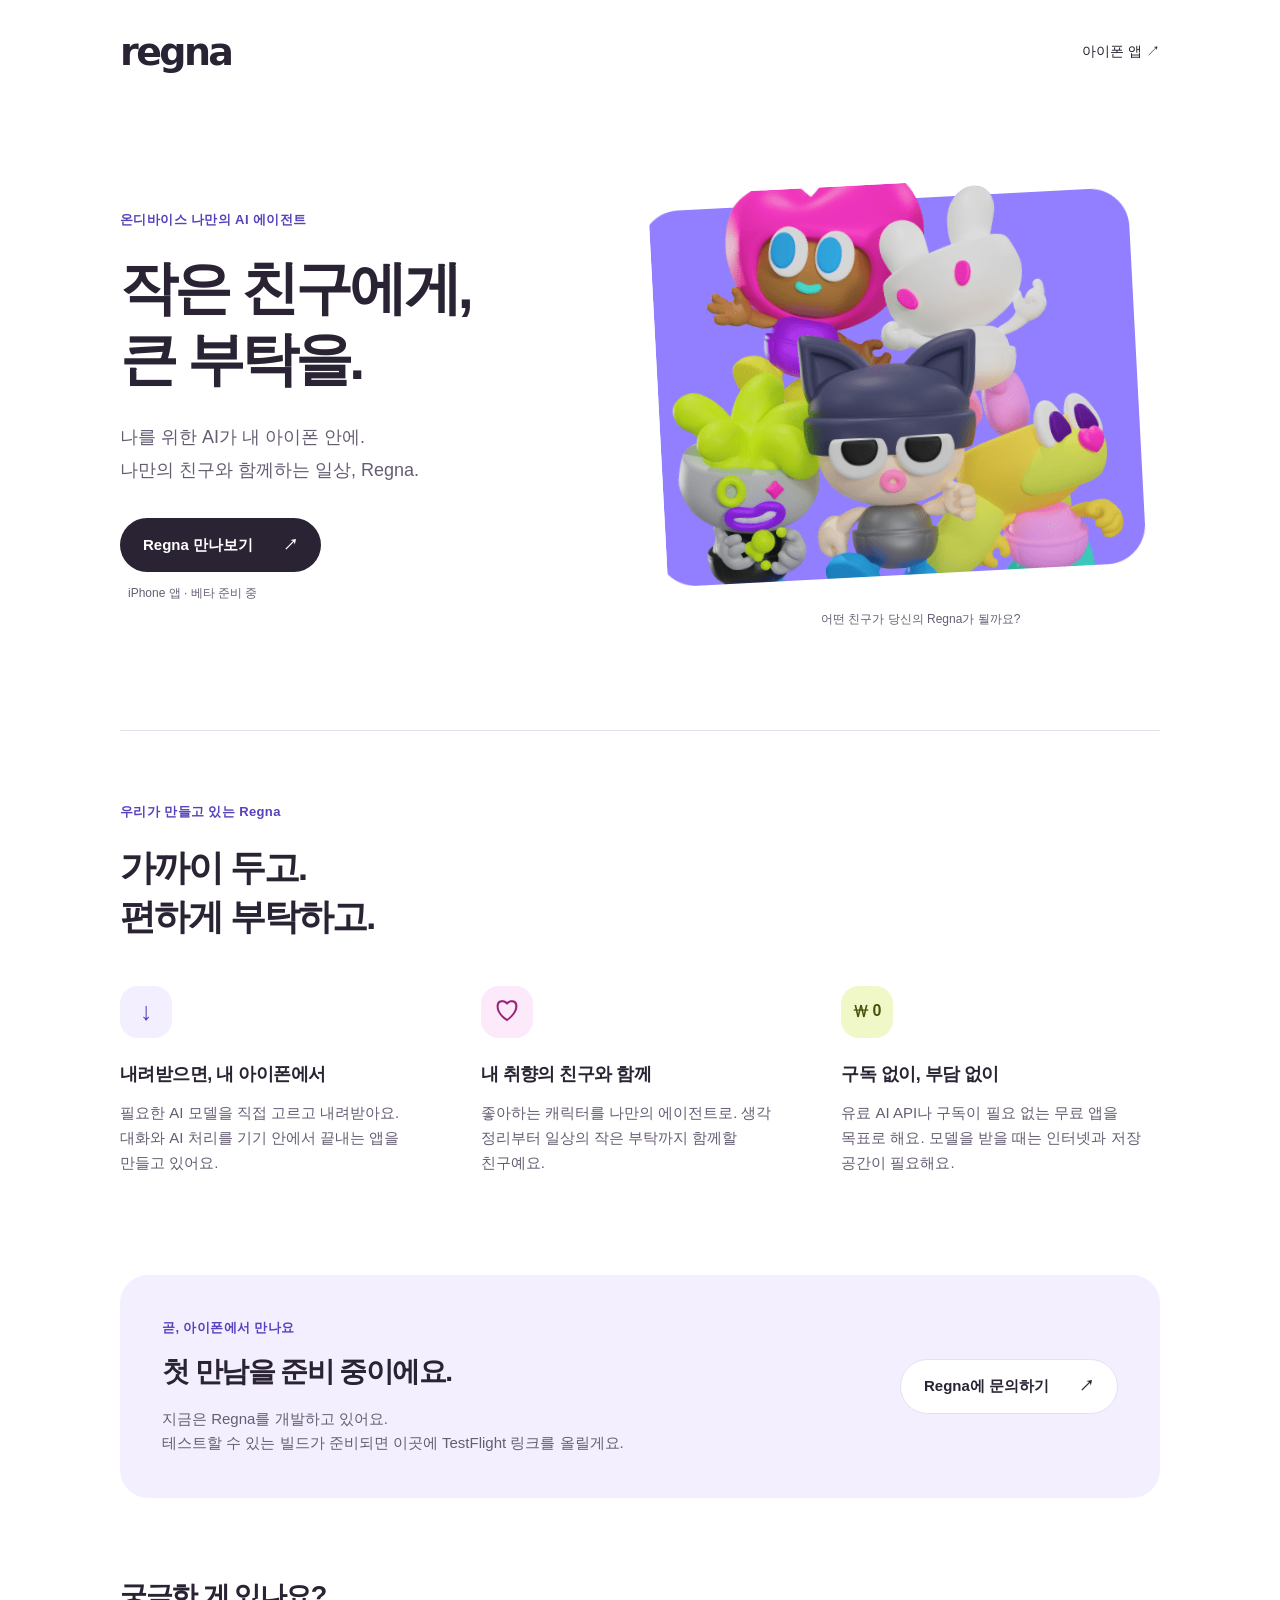
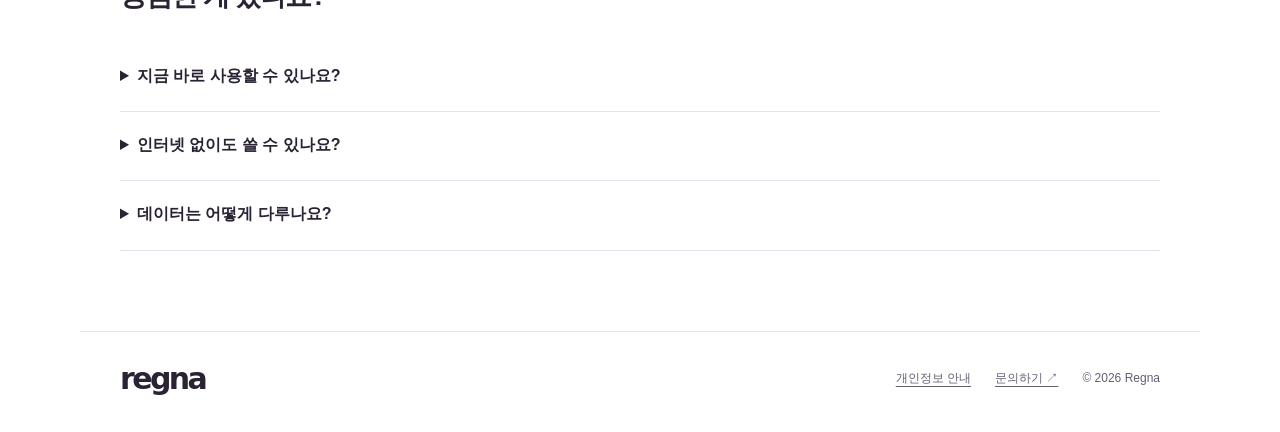
==== index.html @ 85267916 "Rename product and website to Regna" ====
<!doctype html>
<html lang="ko">
<head>
<meta charset="utf-8"><meta name="viewport" content="width=device-width, initial-scale=1">
<title>Regna(레그나) — 온디바이스 나만의 AI 에이전트</title>
<meta name="description" content="내 아이폰에 사는 나만의 AI 친구, Regna(레그나). 모델을 내려받아 기기에서 사용하는 무료 AI 에이전트를 만들고 있어요.">
<meta name="theme-color" content="#8f7cff">
<meta property="og:title" content="Regna — 내 아이폰에 사는 AI 친구">
<meta property="og:description" content="작은 친구에게, 큰 부탁을. 온디바이스 AI 에이전트 Regna를 만나보세요.">
<meta property="og:image" content="https://amamov.github.io/regna-site/assets/characters.png">
<link rel="icon" href="favicon.svg" type="image/svg+xml"><link rel="stylesheet" href="style.css">
</head>
<body>
<a class="skip" href="#main">본문으로 이동</a>
<header class="nav"><a class="wordmark" href="./" aria-label="Regna 홈">regna</a><a class="nav-link" href="#beta">아이폰 앱 <span aria-hidden="true">↗</span></a></header>
<main id="main">
<section class="hero" aria-labelledby="title">
<div class="intro"><p class="eyebrow">온디바이스 나만의 AI 에이전트</p><h1 id="title">작은 친구에게,<br>큰 부탁을.</h1><p class="lead">나를 위한 AI가 내 아이폰 안에.<br>나만의 친구와 함께하는 일상, Regna.</p><a class="button" href="#beta">Regna 만나보기 <span aria-hidden="true">↗</span></a><p class="caption">iPhone 앱 · 베타 준비 중</p></div>
<figure class="cast"><img src="assets/characters.png" width="512" height="418" alt="분홍색 후드를 쓴 친구, 하얀 토끼, 고양이 모자 친구, 초록 머리 로봇, 노란 친구가 함께 있는 Regna 캐릭터들"><figcaption>어떤 친구가 당신의 Regna가 될까요?</figcaption></figure>
</section>
<section class="manifesto" aria-labelledby="concept"><p class="eyebrow">우리가 만들고 있는 Regna</p><h2 id="concept">가까이 두고.<br>편하게 부탁하고.</h2><div class="principles"><article><span class="symbol" aria-hidden="true">↓</span><h3>내려받으면, 내 아이폰에서</h3><p>필요한 AI 모델을 직접 고르고 내려받아요. 대화와 AI 처리를 기기 안에서 끝내는 앱을 만들고 있어요.</p></article><article><span class="symbol" aria-hidden="true">♡</span><h3>내 취향의 친구와 함께</h3><p>좋아하는 캐릭터를 나만의 에이전트로. 생각 정리부터 일상의 작은 부탁까지 함께할 친구예요.</p></article><article><span class="symbol" aria-hidden="true">₩ 0</span><h3>구독 없이, 부담 없이</h3><p>유료 AI API나 구독이 필요 없는 무료 앱을 목표로 해요. 모델을 받을 때는 인터넷과 저장 공간이 필요해요.</p></article></div></section>
<section id="beta" class="beta" aria-labelledby="beta-title"><div><p class="eyebrow">곧, 아이폰에서 만나요</p><h2 id="beta-title">첫 만남을 준비 중이에요.</h2><p>지금은 Regna를 개발하고 있어요.<br>테스트할 수 있는 빌드가 준비되면 이곳에 TestFlight 링크를 올릴게요.</p></div><a class="button secondary" href="mailto:amamov@kakao.com">Regna에 문의하기 <span aria-hidden="true">↗</span></a></section>
<section class="faq" aria-labelledby="faq-title"><h2 id="faq-title">궁금한 게 있나요?</h2><details><summary>지금 바로 사용할 수 있나요?</summary><p>아직은 개발 중이에요. TestFlight 배포와 실제 기기 테스트가 끝난 뒤 설치 링크와 지원 기기를 안내할게요.</p></details><details><summary>인터넷 없이도 쓸 수 있나요?</summary><p>모델 다운로드 후 AI 대화를 기기에서 처리하는 방식으로 개발하고 있어요. 모델을 내려받거나 외부 웹사이트를 여는 작업에는 인터넷이 필요해요. 지원 범위는 출시할 때 정확히 안내할게요.</p></details><details><summary>데이터는 어떻게 다루나요?</summary><p>대화와 기억을 기기에 보관하고 AI 추론을 로컬에서 수행하는 것이 설계 원칙이에요. 앱의 실제 데이터 처리와 권한은 베타 출시 전에 개인정보 안내에 반영할게요. 이 웹사이트에는 로그인, 광고, 분석 도구가 없어요.</p></details></section>
</main>
<footer><a class="wordmark" href="./">regna</a><div><a href="privacy.html">개인정보 안내</a><a href="mailto:amamov@kakao.com">문의하기 ↗</a><span>© 2026 Regna</span></div></footer>
</body></html>
---- style.css ----
:root{--ink:#292333;--muted:#665d73;--paper:#fff;--purple:#8f7cff;--deep:#5940bc;--lavender:#f3efff;--line:#e6e0ee;--pink:#ec39ba;--lime:#d3eb35;color-scheme:light;font-family:-apple-system,BlinkMacSystemFont,"Apple SD Gothic Neo","Noto Sans KR",sans-serif}*{box-sizing:border-box}html{scroll-behavior:smooth;scroll-padding-top:24px}body{margin:0;background:var(--paper);color:var(--ink);word-break:keep-all;line-height:1.65}a{color:inherit;text-underline-offset:4px}a:focus-visible,summary:focus-visible{outline:3px solid var(--deep);outline-offset:6px}.nav,main,footer{max-width:1120px;margin:auto;padding-left:40px;padding-right:40px}.nav{display:flex;align-items:center;justify-content:space-between;padding-top:28px;padding-bottom:28px}.wordmark{font-family:"Arial Rounded MT Bold",ui-rounded,system-ui,sans-serif;font-size:38px;font-weight:900;letter-spacing:-2.6px;line-height:1;text-decoration:none}.wordmark span{font:500 12px/1 system-ui;vertical-align:top;margin-left:5px;letter-spacing:0}.nav-link{font-size:14px;text-decoration:none;padding:12px 0}.hero{display:grid;grid-template-columns:1fr 1fr;align-items:center;gap:38px;padding:80px 0 100px}.eyebrow{font-size:13px;font-weight:700;color:var(--deep);letter-spacing:.03em;margin:0 0 22px}h1{font-size:clamp(38px,4.5vw,60px);line-height:1.24;letter-spacing:-.065em;margin:0 0 26px;font-weight:800}p{margin:0 0 20px}.lead{font-size:18px;color:var(--muted);line-height:1.8;margin-bottom:32px}.button{display:inline-flex;align-items:center;justify-content:center;gap:30px;min-height:54px;background:var(--ink);color:white;padding:14px 23px;border-radius:999px;font-size:15px;font-weight:600;text-decoration:none;transition:transform .2s,background .2s}.button:hover{background:var(--deep);transform:translateY(-2px)}.caption{font-size:12px;color:var(--muted);margin:12px 0 0 8px}.cast{margin:0;transform:rotate(-3deg)}.cast img{width:100%;height:auto;display:block;border-radius:32px}.cast figcaption{font-size:12px;text-align:center;color:var(--muted);margin-top:18px;transform:rotate(3deg)}.manifesto{border-top:1px solid var(--line);padding:70px 0 80px}h2{font-size:36px;letter-spacing:-.055em;line-height:1.35;margin:0 0 34px}.principles{display:grid;grid-template-columns:repeat(3,1fr);gap:42px;margin-top:44px}.symbol{display:inline-flex;align-items:center;justify-content:center;font-size:25px;font-weight:700;min-width:52px;height:52px;border-radius:18px;background:var(--lavender);color:var(--deep);margin-bottom:22px}.principles article:nth-child(2) .symbol{background:#fceafa;color:#9b2278}.principles article:nth-child(3) .symbol{background:#f0f8c7;color:#45550c;font-size:16px}h3{font-size:18px;margin:0 0 12px;letter-spacing:-.03em}.principles p,.faq p{font-size:15px;color:var(--muted)}.beta{background:var(--lavender);border-radius:28px;padding:42px;display:flex;align-items:center;justify-content:space-between;gap:32px}.beta .eyebrow{margin-bottom:14px}.beta h2{font-size:28px;margin-bottom:16px}.beta p:last-child{font-size:15px;color:var(--muted);margin-bottom:0}.secondary{flex-shrink:0;background:white;color:var(--ink);border:1px solid var(--line)}.secondary:hover{background:white}.faq{padding:80px 0}.faq h2{font-size:27px;margin-bottom:28px}details{border-bottom:1px solid var(--line);padding:0 0 2px}summary{cursor:pointer;padding:20px 0;font-size:16px;font-weight:600}details p{max-width:800px;margin:0 0 24px}footer{border-top:1px solid var(--line);display:flex;justify-content:space-between;align-items:center;padding-top:32px;padding-bottom:38px}footer .wordmark{font-size:30px}footer div{display:flex;gap:24px;font-size:12px;color:var(--muted)}.skip{position:absolute;left:20px;top:-100px;background:var(--ink);color:white;padding:12px;z-index:10}.skip:focus{top:10px}.legal{max-width:760px;padding-top:64px;padding-bottom:80px}.legal h1{font-size:36px}.legal h2{font-size:22px;margin-top:38px;margin-bottom:14px}.legal p{font-size:16px;color:var(--muted)}@media(max-width:760px){.nav,main,footer{padding-left:24px;padding-right:24px}.hero{grid-template-columns:1fr;padding:42px 0 60px;gap:44px}.intro{text-align:center}.hero h1{font-size:44px}.cast{width:min(100%,430px);margin:auto;transform:rotate(-2deg)}.cast figcaption{transform:rotate(2deg)}.principles{grid-template-columns:1fr;gap:22px}.principles article{display:grid;grid-template-columns:52px 1fr;column-gap:18px}.principles .symbol{grid-row:1/3}.principles p{grid-column:2;margin:0}.principles h3{margin-top:4px}.manifesto{padding:48px 0}.manifesto h2{font-size:32px}.beta{flex-direction:column;align-items:flex-start;padding:28px}.beta h2{font-size:26px}.faq{padding:54px 0}footer{align-items:flex-start;gap:28px}footer div{flex-wrap:wrap;gap:12px 20px;justify-content:flex-end}.legal{padding-top:36px}}@media(prefers-reduced-motion:reduce){html{scroll-behavior:auto}.button{transition:none}.button:hover{transform:none}}
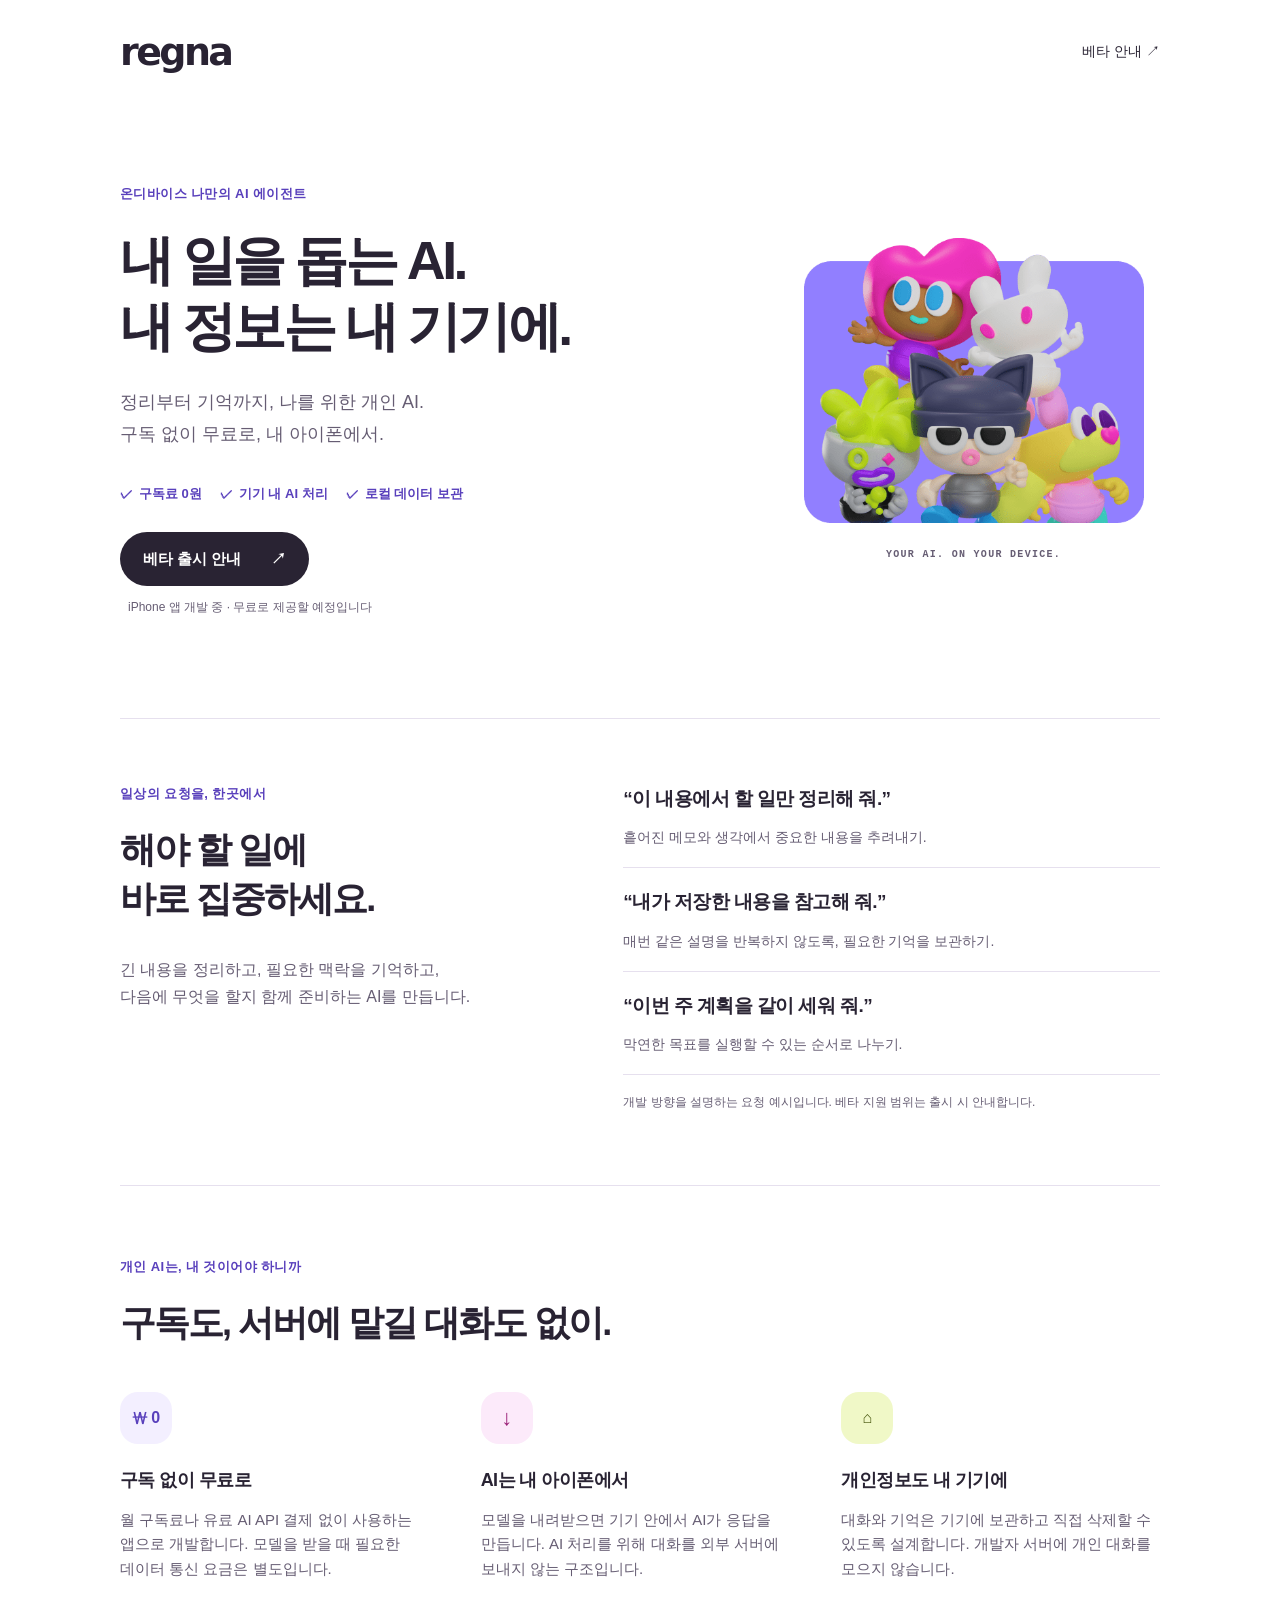
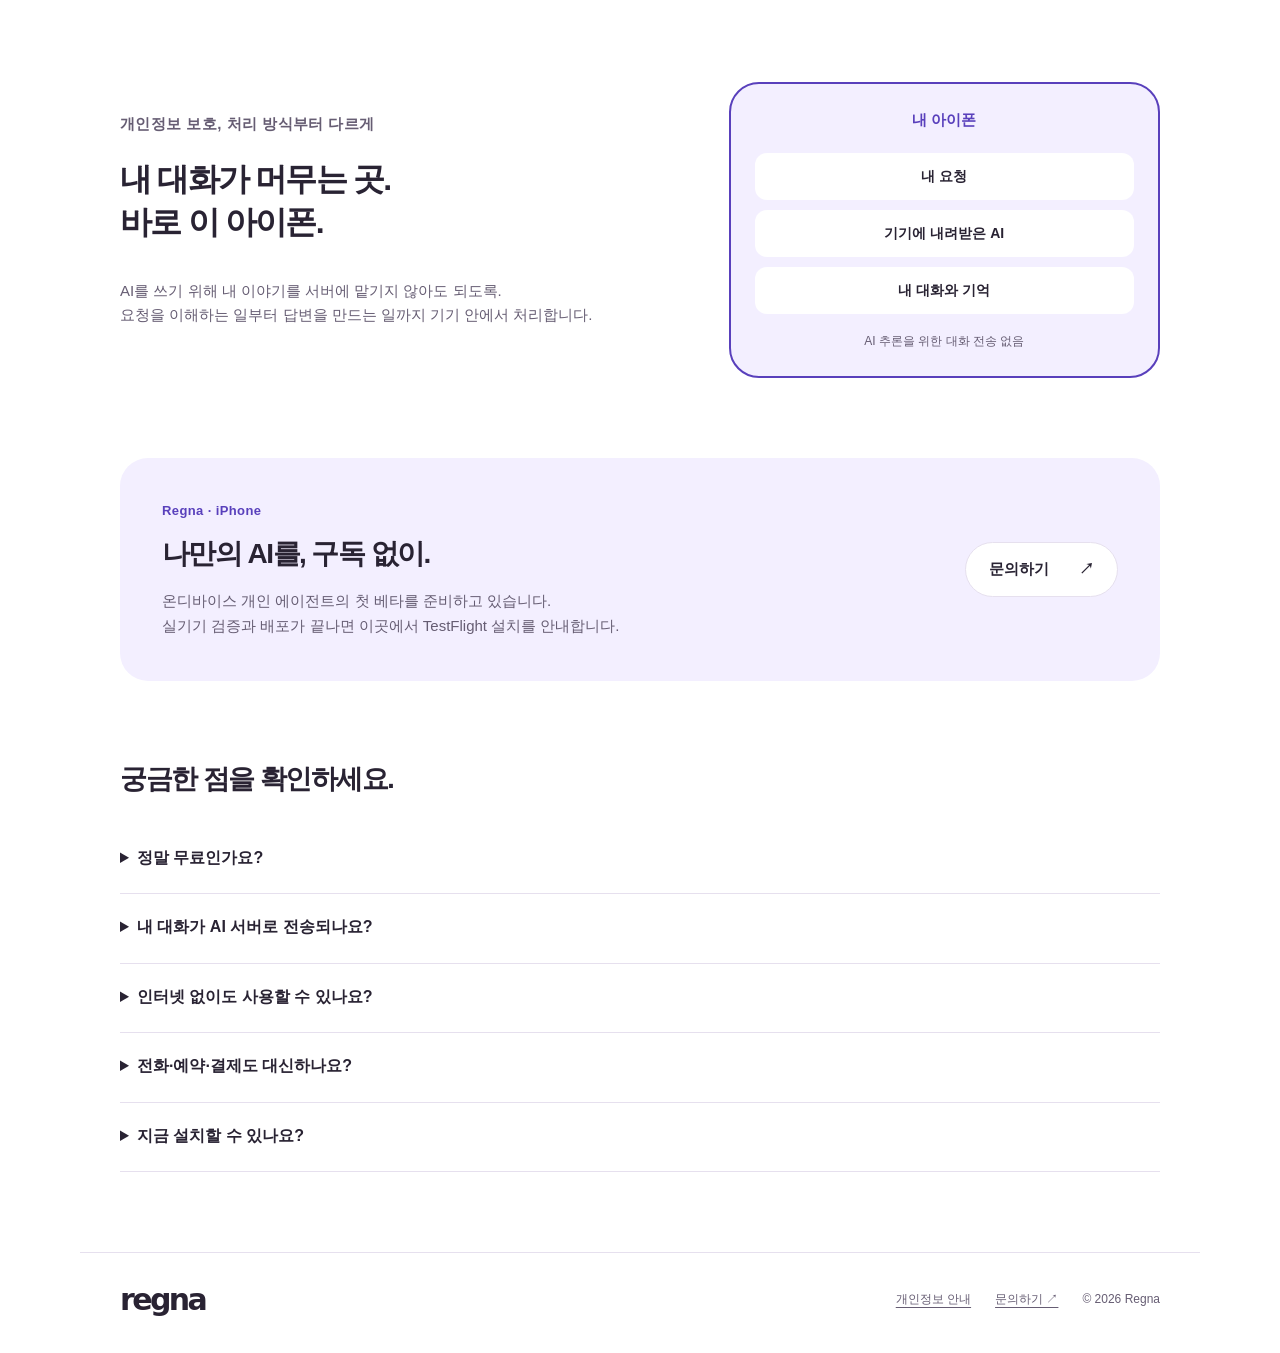
==== commit 945a0aae: "Position Regna around free private on-device assistance" ====
--- a/index.html
+++ b/index.html
@@ -2,25 +2,26 @@
 <html lang="ko">
 <head>
 <meta charset="utf-8"><meta name="viewport" content="width=device-width, initial-scale=1">
-<title>Regna(레그나) — 온디바이스 나만의 AI 에이전트</title>
-<meta name="description" content="내 아이폰에 사는 나만의 AI 친구, Regna(레그나). 모델을 내려받아 기기에서 사용하는 무료 AI 에이전트를 만들고 있어요.">
+<title>Regna(레그나) — 구독 없는 온디바이스 AI 에이전트</title>
+<meta name="description" content="내 일을 돕는 AI. 내 정보는 내 기기에. 구독 없이 무료로, 내 아이폰에서 실행하는 나만의 AI 에이전트 Regna를 만들고 있습니다.">
 <meta name="theme-color" content="#8f7cff">
-<meta property="og:title" content="Regna — 내 아이폰에 사는 AI 친구">
-<meta property="og:description" content="작은 친구에게, 큰 부탁을. 온디바이스 AI 에이전트 Regna를 만나보세요.">
-<meta property="og:image" content="https://amamov.github.io/regna-site/assets/characters.png">
+<meta property="og:title" content="Regna — 내 일을 돕는 AI. 내 정보는 내 기기에.">
+<meta property="og:description" content="구독 없이 무료로. AI 처리와 대화 저장은 내 아이폰 안에서. 온디바이스 개인 에이전트 Regna, 베타 준비 중.">
 <link rel="icon" href="favicon.svg" type="image/svg+xml"><link rel="stylesheet" href="style.css">
 </head>
 <body>
 <a class="skip" href="#main">본문으로 이동</a>
-<header class="nav"><a class="wordmark" href="./" aria-label="Regna 홈">regna</a><a class="nav-link" href="#beta">아이폰 앱 <span aria-hidden="true">↗</span></a></header>
+<header class="nav"><a class="wordmark" href="./" aria-label="Regna 홈">regna</a><a class="nav-link" href="#beta">베타 안내 <span aria-hidden="true">↗</span></a></header>
 <main id="main">
 <section class="hero" aria-labelledby="title">
-<div class="intro"><p class="eyebrow">온디바이스 나만의 AI 에이전트</p><h1 id="title">작은 친구에게,<br>큰 부탁을.</h1><p class="lead">나를 위한 AI가 내 아이폰 안에.<br>나만의 친구와 함께하는 일상, Regna.</p><a class="button" href="#beta">Regna 만나보기 <span aria-hidden="true">↗</span></a><p class="caption">iPhone 앱 · 베타 준비 중</p></div>
-<figure class="cast"><img src="assets/characters.png" width="512" height="418" alt="분홍색 후드를 쓴 친구, 하얀 토끼, 고양이 모자 친구, 초록 머리 로봇, 노란 친구가 함께 있는 Regna 캐릭터들"><figcaption>어떤 친구가 당신의 Regna가 될까요?</figcaption></figure>
+<div class="intro"><p class="eyebrow">온디바이스 나만의 AI 에이전트</p><h1 id="title">내 일을 돕는 AI.<br>내 정보는 내 기기에.</h1><p class="lead">정리부터 기억까지, 나를 위한 개인 AI.<br>구독 없이 무료로, 내 아이폰에서.</p><ul class="benefits" aria-label="Regna의 핵심"><li>구독료 0원</li><li>기기 내 AI 처리</li><li>로컬 데이터 보관</li></ul><a class="button" href="#beta">베타 출시 안내 <span aria-hidden="true">↗</span></a><p class="caption">iPhone 앱 개발 중 · 무료로 제공할 예정입니다</p></div>
+<div class="brand-art" aria-hidden="true"><img src="assets/brand-art.png" width="500" height="418" alt=""><p class="art-label">YOUR AI. ON YOUR DEVICE.</p></div>
 </section>
-<section class="manifesto" aria-labelledby="concept"><p class="eyebrow">우리가 만들고 있는 Regna</p><h2 id="concept">가까이 두고.<br>편하게 부탁하고.</h2><div class="principles"><article><span class="symbol" aria-hidden="true">↓</span><h3>내려받으면, 내 아이폰에서</h3><p>필요한 AI 모델을 직접 고르고 내려받아요. 대화와 AI 처리를 기기 안에서 끝내는 앱을 만들고 있어요.</p></article><article><span class="symbol" aria-hidden="true">♡</span><h3>내 취향의 친구와 함께</h3><p>좋아하는 캐릭터를 나만의 에이전트로. 생각 정리부터 일상의 작은 부탁까지 함께할 친구예요.</p></article><article><span class="symbol" aria-hidden="true">₩ 0</span><h3>구독 없이, 부담 없이</h3><p>유료 AI API나 구독이 필요 없는 무료 앱을 목표로 해요. 모델을 받을 때는 인터넷과 저장 공간이 필요해요.</p></article></div></section>
-<section id="beta" class="beta" aria-labelledby="beta-title"><div><p class="eyebrow">곧, 아이폰에서 만나요</p><h2 id="beta-title">첫 만남을 준비 중이에요.</h2><p>지금은 Regna를 개발하고 있어요.<br>테스트할 수 있는 빌드가 준비되면 이곳에 TestFlight 링크를 올릴게요.</p></div><a class="button secondary" href="mailto:amamov@kakao.com">Regna에 문의하기 <span aria-hidden="true">↗</span></a></section>
-<section class="faq" aria-labelledby="faq-title"><h2 id="faq-title">궁금한 게 있나요?</h2><details><summary>지금 바로 사용할 수 있나요?</summary><p>아직은 개발 중이에요. TestFlight 배포와 실제 기기 테스트가 끝난 뒤 설치 링크와 지원 기기를 안내할게요.</p></details><details><summary>인터넷 없이도 쓸 수 있나요?</summary><p>모델 다운로드 후 AI 대화를 기기에서 처리하는 방식으로 개발하고 있어요. 모델을 내려받거나 외부 웹사이트를 여는 작업에는 인터넷이 필요해요. 지원 범위는 출시할 때 정확히 안내할게요.</p></details><details><summary>데이터는 어떻게 다루나요?</summary><p>대화와 기억을 기기에 보관하고 AI 추론을 로컬에서 수행하는 것이 설계 원칙이에요. 앱의 실제 데이터 처리와 권한은 베타 출시 전에 개인정보 안내에 반영할게요. 이 웹사이트에는 로그인, 광고, 분석 도구가 없어요.</p></details></section>
+<section class="use-cases" aria-labelledby="uses"><div><p class="eyebrow">일상의 요청을, 한곳에서</p><h2 id="uses">해야 할 일에<br>바로 집중하세요.</h2><p class="section-intro">긴 내용을 정리하고, 필요한 맥락을 기억하고,<br>다음에 무엇을 할지 함께 준비하는 AI를 만듭니다.</p></div><div class="requests"><article><h3>“이 내용에서 할 일만 정리해 줘.”</h3><p>흩어진 메모와 생각에서 중요한 내용을 추려내기.</p></article><article><h3>“내가 저장한 내용을 참고해 줘.”</h3><p>매번 같은 설명을 반복하지 않도록, 필요한 기억을 보관하기.</p></article><article><h3>“이번 주 계획을 같이 세워 줘.”</h3><p>막연한 목표를 실행할 수 있는 순서로 나누기.</p></article><p class="example-note">개발 방향을 설명하는 요청 예시입니다. 베타 지원 범위는 출시 시 안내합니다.</p></div></section>
+<section class="manifesto" aria-labelledby="concept"><p class="eyebrow">개인 AI는, 내 것이어야 하니까</p><h2 id="concept">구독도, 서버에 맡길 대화도 없이.</h2><div class="principles"><article><span class="symbol" aria-hidden="true">₩ 0</span><h3>구독 없이 무료로</h3><p>월 구독료나 유료 AI API 결제 없이 사용하는 앱으로 개발합니다. 모델을 받을 때 필요한 데이터 통신 요금은 별도입니다.</p></article><article><span class="symbol" aria-hidden="true">↓</span><h3>AI는 내 아이폰에서</h3><p>모델을 내려받으면 기기 안에서 AI가 응답을 만듭니다. AI 처리를 위해 대화를 외부 서버에 보내지 않는 구조입니다.</p></article><article><span class="symbol" aria-hidden="true">⌂</span><h3>개인정보도 내 기기에</h3><p>대화와 기억은 기기에 보관하고 직접 삭제할 수 있도록 설계합니다. 개발자 서버에 개인 대화를 모으지 않습니다.</p></article></div></section>
+<section class="privacy-story" aria-labelledby="privacy-title"><div><p class="eyebrow">개인정보 보호, 처리 방식부터 다르게</p><h2 id="privacy-title">내 대화가 머무는 곳.<br>바로 이 아이폰.</h2><p>AI를 쓰기 위해 내 이야기를 서버에 맡기지 않아도 되도록.<br>요청을 이해하는 일부터 답변을 만드는 일까지 기기 안에서 처리합니다.</p></div><div class="device-boundary" aria-label="기기 내 AI 처리 설계"><p class="device-label">내 아이폰</p><ol><li>내 요청</li><li>기기에 내려받은 AI</li><li>내 대화와 기억</li></ol><p>AI 추론을 위한 대화 전송 없음</p></div></section>
+<section id="beta" class="beta" aria-labelledby="beta-title"><div><p class="eyebrow">Regna · iPhone</p><h2 id="beta-title">나만의 AI를, 구독 없이.</h2><p>온디바이스 개인 에이전트의 첫 베타를 준비하고 있습니다.<br>실기기 검증과 배포가 끝나면 이곳에서 TestFlight 설치를 안내합니다.</p></div><a class="button secondary" href="mailto:amamov@kakao.com">문의하기 <span aria-hidden="true">↗</span></a></section>
+<section class="faq" aria-labelledby="faq-title"><h2 id="faq-title">궁금한 점을 확인하세요.</h2><details><summary>정말 무료인가요?</summary><p>구독료와 유료 AI API 비용 없이 제공할 계획입니다. AI 모델은 기기에서 실행합니다. 모델 다운로드에는 인터넷과 저장 공간이 필요하고, 통신 요금은 사용하는 요금제를 따릅니다.</p></details><details><summary>내 대화가 AI 서버로 전송되나요?</summary><p>현재 구현은 내려받은 모델로 기기에서 답변을 생성하며, 외부 AI 서버로 대화를 보내는 대체 처리 경로를 두지 않았습니다. 대화와 기억은 로컬에 저장합니다. 출시 전 실기기 검증을 거쳐 데이터 처리 범위를 안내합니다.</p></details><details><summary>인터넷 없이도 사용할 수 있나요?</summary><p>모델을 내려받은 뒤에는 AI 대화를 기기에서 처리하도록 개발하고 있습니다. 모델 다운로드와 외부 웹사이트 접속에는 인터넷이 필요합니다. 온디바이스라는 말이 외부 서비스까지 모두 오프라인이라는 뜻은 아닙니다.</p></details><details><summary>전화·예약·결제도 대신하나요?</summary><p>현재 버전에는 구현되어 있지 않습니다. 첫 개발 버전은 로컬 대화와 대화·기억 보관함부터 시작합니다. 작업 실행 기능은 iOS에서 가능한 범위와 사용자 승인 방식을 검증한 뒤 안내합니다.</p></details><details><summary>지금 설치할 수 있나요?</summary><p>아직 개발 중입니다. 실기기 테스트와 TestFlight 배포가 완료되면 설치 링크와 지원 기기를 공개합니다.</p></details></section>
 </main>
 <footer><a class="wordmark" href="./">regna</a><div><a href="privacy.html">개인정보 안내</a><a href="mailto:amamov@kakao.com">문의하기 ↗</a><span>© 2026 Regna</span></div></footer>
 </body></html>
--- a/style.css
+++ b/style.css
@@ -1 +1,3 @@
-:root{--ink:#292333;--muted:#665d73;--paper:#fff;--purple:#8f7cff;--deep:#5940bc;--lavender:#f3efff;--line:#e6e0ee;--pink:#ec39ba;--lime:#d3eb35;color-scheme:light;font-family:-apple-system,BlinkMacSystemFont,"Apple SD Gothic Neo","Noto Sans KR",sans-serif}*{box-sizing:border-box}html{scroll-behavior:smooth;scroll-padding-top:24px}body{margin:0;background:var(--paper);color:var(--ink);word-break:keep-all;line-height:1.65}a{color:inherit;text-underline-offset:4px}a:focus-visible,summary:focus-visible{outline:3px solid var(--deep);outline-offset:6px}.nav,main,footer{max-width:1120px;margin:auto;padding-left:40px;padding-right:40px}.nav{display:flex;align-items:center;justify-content:space-between;padding-top:28px;padding-bottom:28px}.wordmark{font-family:"Arial Rounded MT Bold",ui-rounded,system-ui,sans-serif;font-size:38px;font-weight:900;letter-spacing:-2.6px;line-height:1;text-decoration:none}.wordmark span{font:500 12px/1 system-ui;vertical-align:top;margin-left:5px;letter-spacing:0}.nav-link{font-size:14px;text-decoration:none;padding:12px 0}.hero{display:grid;grid-template-columns:1fr 1fr;align-items:center;gap:38px;padding:80px 0 100px}.eyebrow{font-size:13px;font-weight:700;color:var(--deep);letter-spacing:.03em;margin:0 0 22px}h1{font-size:clamp(38px,4.5vw,60px);line-height:1.24;letter-spacing:-.065em;margin:0 0 26px;font-weight:800}p{margin:0 0 20px}.lead{font-size:18px;color:var(--muted);line-height:1.8;margin-bottom:32px}.button{display:inline-flex;align-items:center;justify-content:center;gap:30px;min-height:54px;background:var(--ink);color:white;padding:14px 23px;border-radius:999px;font-size:15px;font-weight:600;text-decoration:none;transition:transform .2s,background .2s}.button:hover{background:var(--deep);transform:translateY(-2px)}.caption{font-size:12px;color:var(--muted);margin:12px 0 0 8px}.cast{margin:0;transform:rotate(-3deg)}.cast img{width:100%;height:auto;display:block;border-radius:32px}.cast figcaption{font-size:12px;text-align:center;color:var(--muted);margin-top:18px;transform:rotate(3deg)}.manifesto{border-top:1px solid var(--line);padding:70px 0 80px}h2{font-size:36px;letter-spacing:-.055em;line-height:1.35;margin:0 0 34px}.principles{display:grid;grid-template-columns:repeat(3,1fr);gap:42px;margin-top:44px}.symbol{display:inline-flex;align-items:center;justify-content:center;font-size:25px;font-weight:700;min-width:52px;height:52px;border-radius:18px;background:var(--lavender);color:var(--deep);margin-bottom:22px}.principles article:nth-child(2) .symbol{background:#fceafa;color:#9b2278}.principles article:nth-child(3) .symbol{background:#f0f8c7;color:#45550c;font-size:16px}h3{font-size:18px;margin:0 0 12px;letter-spacing:-.03em}.principles p,.faq p{font-size:15px;color:var(--muted)}.beta{background:var(--lavender);border-radius:28px;padding:42px;display:flex;align-items:center;justify-content:space-between;gap:32px}.beta .eyebrow{margin-bottom:14px}.beta h2{font-size:28px;margin-bottom:16px}.beta p:last-child{font-size:15px;color:var(--muted);margin-bottom:0}.secondary{flex-shrink:0;background:white;color:var(--ink);border:1px solid var(--line)}.secondary:hover{background:white}.faq{padding:80px 0}.faq h2{font-size:27px;margin-bottom:28px}details{border-bottom:1px solid var(--line);padding:0 0 2px}summary{cursor:pointer;padding:20px 0;font-size:16px;font-weight:600}details p{max-width:800px;margin:0 0 24px}footer{border-top:1px solid var(--line);display:flex;justify-content:space-between;align-items:center;padding-top:32px;padding-bottom:38px}footer .wordmark{font-size:30px}footer div{display:flex;gap:24px;font-size:12px;color:var(--muted)}.skip{position:absolute;left:20px;top:-100px;background:var(--ink);color:white;padding:12px;z-index:10}.skip:focus{top:10px}.legal{max-width:760px;padding-top:64px;padding-bottom:80px}.legal h1{font-size:36px}.legal h2{font-size:22px;margin-top:38px;margin-bottom:14px}.legal p{font-size:16px;color:var(--muted)}@media(max-width:760px){.nav,main,footer{padding-left:24px;padding-right:24px}.hero{grid-template-columns:1fr;padding:42px 0 60px;gap:44px}.intro{text-align:center}.hero h1{font-size:44px}.cast{width:min(100%,430px);margin:auto;transform:rotate(-2deg)}.cast figcaption{transform:rotate(2deg)}.principles{grid-template-columns:1fr;gap:22px}.principles article{display:grid;grid-template-columns:52px 1fr;column-gap:18px}.principles .symbol{grid-row:1/3}.principles p{grid-column:2;margin:0}.principles h3{margin-top:4px}.manifesto{padding:48px 0}.manifesto h2{font-size:32px}.beta{flex-direction:column;align-items:flex-start;padding:28px}.beta h2{font-size:26px}.faq{padding:54px 0}footer{align-items:flex-start;gap:28px}footer div{flex-wrap:wrap;gap:12px 20px;justify-content:flex-end}.legal{padding-top:36px}}@media(prefers-reduced-motion:reduce){html{scroll-behavior:auto}.button{transition:none}.button:hover{transform:none}}
+:root{--ink:#292333;--muted:#665d73;--paper:#fff;--purple:#8f7cff;--deep:#5940bc;--lavender:#f3efff;--line:#e6e0ee;--pink:#ec39ba;--lime:#d3eb35;color-scheme:light;font-family:-apple-system,BlinkMacSystemFont,"Apple SD Gothic Neo","Noto Sans KR",sans-serif}*{box-sizing:border-box}html{scroll-behavior:smooth;scroll-padding-top:24px}body{margin:0;background:var(--paper);color:var(--ink);word-break:keep-all;line-height:1.65}a{color:inherit;text-underline-offset:4px}a:focus-visible,summary:focus-visible{outline:3px solid var(--deep);outline-offset:6px}.nav,main,footer{max-width:1120px;margin:auto;padding-left:40px;padding-right:40px}.nav{display:flex;align-items:center;justify-content:space-between;padding-top:28px;padding-bottom:28px}.wordmark{font-family:"Arial Rounded MT Bold",ui-rounded,system-ui,sans-serif;font-size:38px;font-weight:900;letter-spacing:-2.6px;line-height:1;text-decoration:none}.wordmark span{font:500 12px/1 system-ui;vertical-align:top;margin-left:5px;letter-spacing:0}.nav-link{font-size:14px;text-decoration:none;padding:12px 0}.hero{display:grid;grid-template-columns:1.35fr 0.8fr;align-items:center;gap:38px;padding:80px 0 100px}.eyebrow{font-size:13px;font-weight:700;color:var(--deep);letter-spacing:.03em;margin:0 0 22px}h1{font-size:clamp(38px,4.2vw,56px);line-height:1.24;letter-spacing:-.065em;margin:0 0 26px;font-weight:800}p{margin:0 0 20px}.lead{font-size:18px;color:var(--muted);line-height:1.8;margin-bottom:32px}.button{display:inline-flex;align-items:center;justify-content:center;gap:30px;min-height:54px;background:var(--ink);color:white;padding:14px 23px;border-radius:999px;font-size:15px;font-weight:600;text-decoration:none;transition:transform .2s,background .2s}.button:hover{background:var(--deep);transform:translateY(-2px)}.caption{font-size:12px;color:var(--muted);margin:12px 0 0 8px}.manifesto{border-top:1px solid var(--line);padding:70px 0 80px}h2{font-size:36px;letter-spacing:-.055em;line-height:1.35;margin:0 0 34px}.principles{display:grid;grid-template-columns:repeat(3,1fr);gap:42px;margin-top:44px}.symbol{display:inline-flex;align-items:center;justify-content:center;font-size:25px;font-weight:700;min-width:52px;height:52px;border-radius:18px;background:var(--lavender);color:var(--deep);margin-bottom:22px}.principles article:nth-child(2) .symbol{background:#fceafa;color:#9b2278}.principles article:nth-child(3) .symbol{background:#f0f8c7;color:#45550c;font-size:16px}h3{font-size:18px;margin:0 0 12px;letter-spacing:-.03em}.principles p,.faq p{font-size:15px;color:var(--muted)}.beta{background:var(--lavender);border-radius:28px;padding:42px;display:flex;align-items:center;justify-content:space-between;gap:32px}.beta .eyebrow{margin-bottom:14px}.beta h2{font-size:28px;margin-bottom:16px}.beta p:last-child{font-size:15px;color:var(--muted);margin-bottom:0}.secondary{flex-shrink:0;background:white;color:var(--ink);border:1px solid var(--line)}.secondary:hover{background:white}.faq{padding:80px 0}.faq h2{font-size:27px;margin-bottom:28px}details{border-bottom:1px solid var(--line);padding:0 0 2px}summary{cursor:pointer;padding:20px 0;font-size:16px;font-weight:600}details p{max-width:800px;margin:0 0 24px}footer{border-top:1px solid var(--line);display:flex;justify-content:space-between;align-items:center;padding-top:32px;padding-bottom:38px}footer .wordmark{font-size:30px}footer div{display:flex;gap:24px;font-size:12px;color:var(--muted)}.skip{position:absolute;left:20px;top:-100px;background:var(--ink);color:white;padding:12px;z-index:10}.skip:focus{top:10px}.legal{max-width:760px;padding-top:64px;padding-bottom:80px}.legal h1{font-size:36px}.legal h2{font-size:22px;margin-top:38px;margin-bottom:14px}.legal p{font-size:16px;color:var(--muted)}@media(max-width:760px){.nav,main,footer{padding-left:24px;padding-right:24px}.hero{grid-template-columns:1fr;padding:42px 0 60px;gap:44px}.intro{text-align:center}.hero h1{font-size:44px}.principles{grid-template-columns:1fr;gap:22px}.principles article{display:grid;grid-template-columns:52px 1fr;column-gap:18px}.principles .symbol{grid-row:1/3}.principles p{grid-column:2;margin:0}.principles h3{margin-top:4px}.manifesto{padding:48px 0}.manifesto h2{font-size:32px}.beta{flex-direction:column;align-items:flex-start;padding:28px}.beta h2{font-size:26px}.faq{padding:54px 0}footer{align-items:flex-start;gap:28px}footer div{flex-wrap:wrap;gap:12px 20px;justify-content:flex-end}.legal{padding-top:36px}}@media(prefers-reduced-motion:reduce){html{scroll-behavior:auto}.button{transition:none}.button:hover{transform:none}}
+
+.benefits{display:flex;flex-wrap:wrap;gap:10px 18px;list-style:none;padding:0;margin:0 0 28px;font-size:13px;font-weight:650;color:var(--deep)}.benefits li::before{content:"✓";margin-right:6px}.brand-art{max-width:340px;justify-self:center}.brand-art img{display:block;width:100%;height:auto}.art-label{font:600 10px/1.6 ui-monospace,monospace;letter-spacing:.13em;color:var(--muted);text-align:center;margin:24px 0 0}.use-cases{border-top:1px solid var(--line);padding:64px 0 72px;display:grid;grid-template-columns:1fr 1.2fr;gap:56px}.section-intro{font-size:16px;color:var(--muted)}.requests article{padding:18px 0;border-bottom:1px solid var(--line)}.requests article:first-child{padding-top:0}.requests h3{font-size:19px}.requests p{font-size:14px;color:var(--muted);margin:0}.requests .example-note{font-size:12px;margin-top:18px}.privacy-story{display:grid;grid-template-columns:1.3fr 1fr;gap:48px;align-items:center;padding:0 0 80px}.privacy-story h2{font-size:32px}.privacy-story p{color:var(--muted);font-size:15px}.device-boundary{border:2px solid var(--deep);border-radius:30px;padding:24px;text-align:center;background:var(--lavender)}.device-boundary .device-label{color:var(--deep);font-weight:700}.device-boundary ol{list-style:none;padding:0;margin:0}.device-boundary li{background:white;border-radius:12px;padding:12px;font-size:14px;font-weight:600}.device-boundary li+li{margin-top:10px}.device-boundary p:last-child{font-size:12px;margin:18px 0 0}.principles article .symbol{background:var(--lavender);color:var(--deep);font-size:22px}.principles article:first-child .symbol{font-size:16px}@media(max-width:760px){.hero{grid-template-columns:1fr}.hero h1{font-size:clamp(29px,7.7vw,44px)}.brand-art{width:190px}.art-label{display:none}.benefits{justify-content:center;font-size:12px;gap:8px 12px}.use-cases,.privacy-story{grid-template-columns:1fr;gap:24px}.use-cases{padding:42px 0}.use-cases h2{font-size:30px}.privacy-story{padding-bottom:48px}.privacy-story h2{font-size:28px}.device-boundary{max-width:380px;width:100%;margin:auto}.manifesto h2{font-size:29px}}
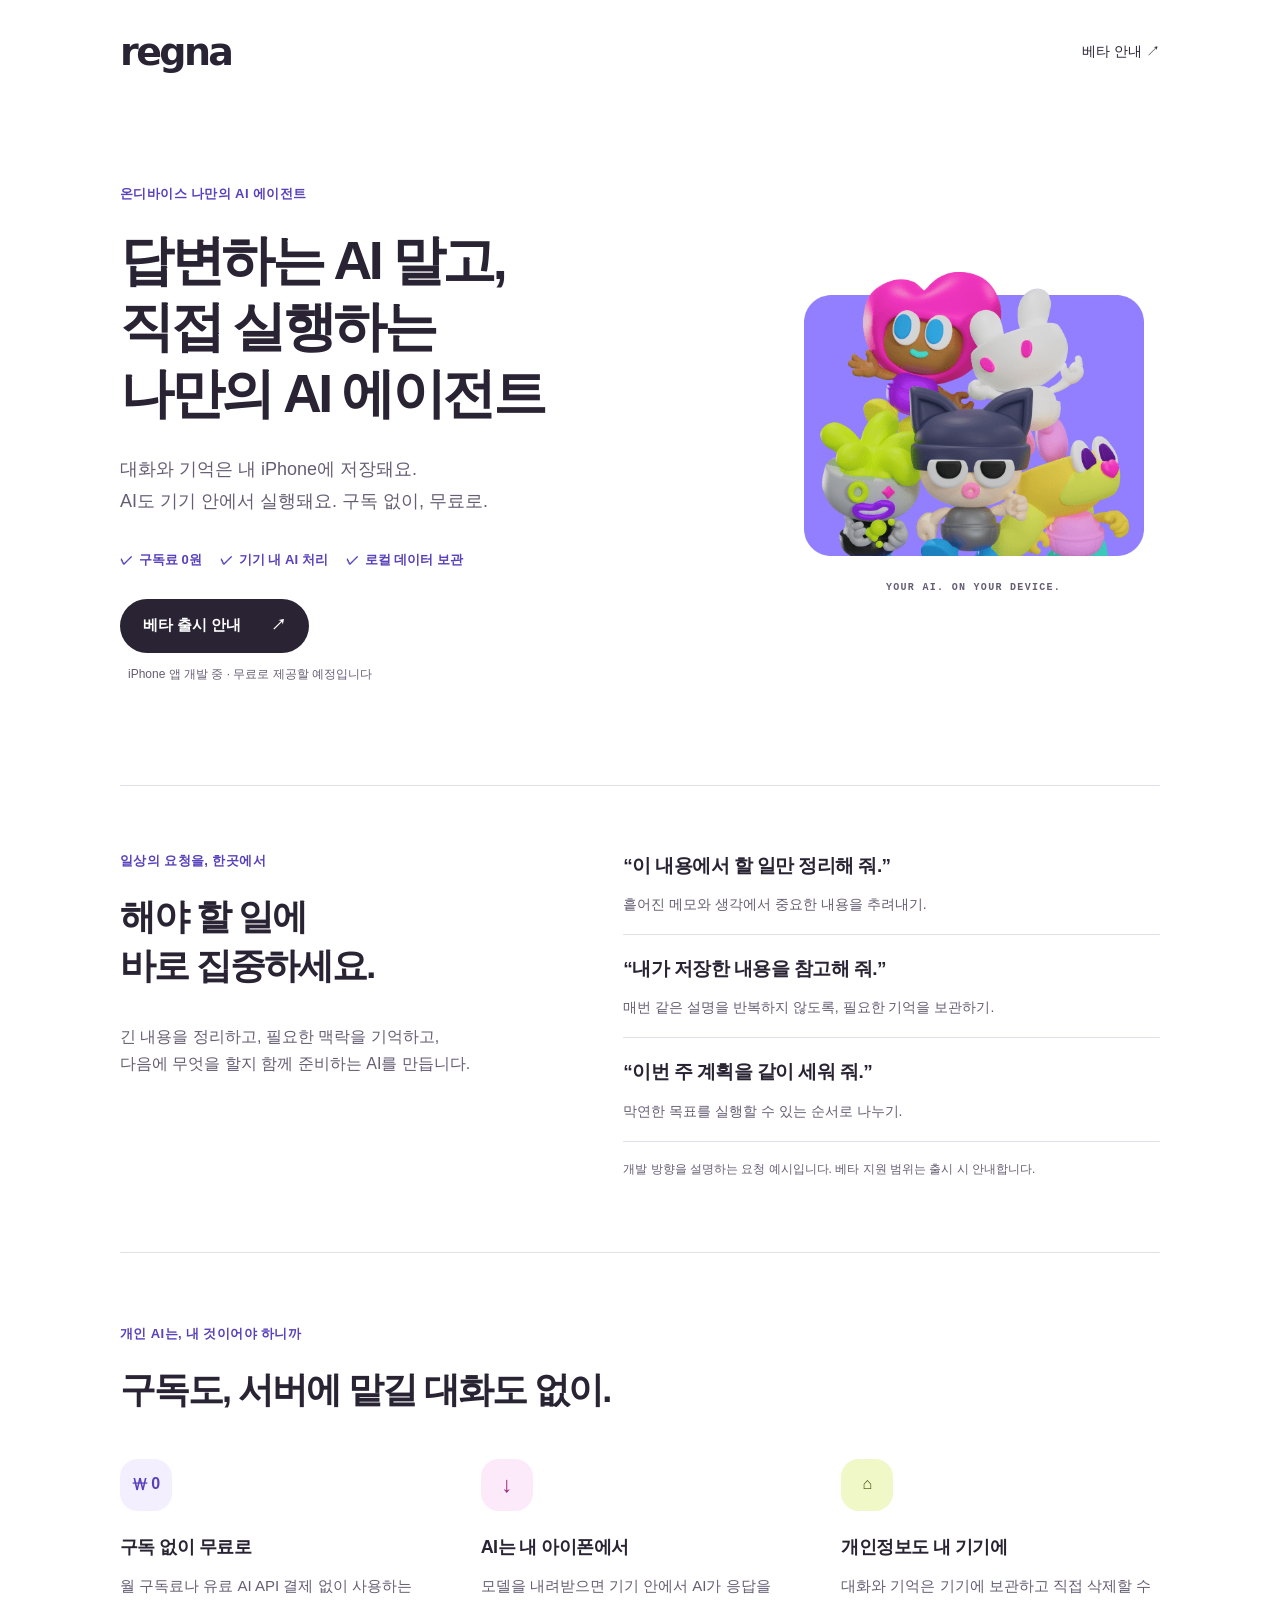
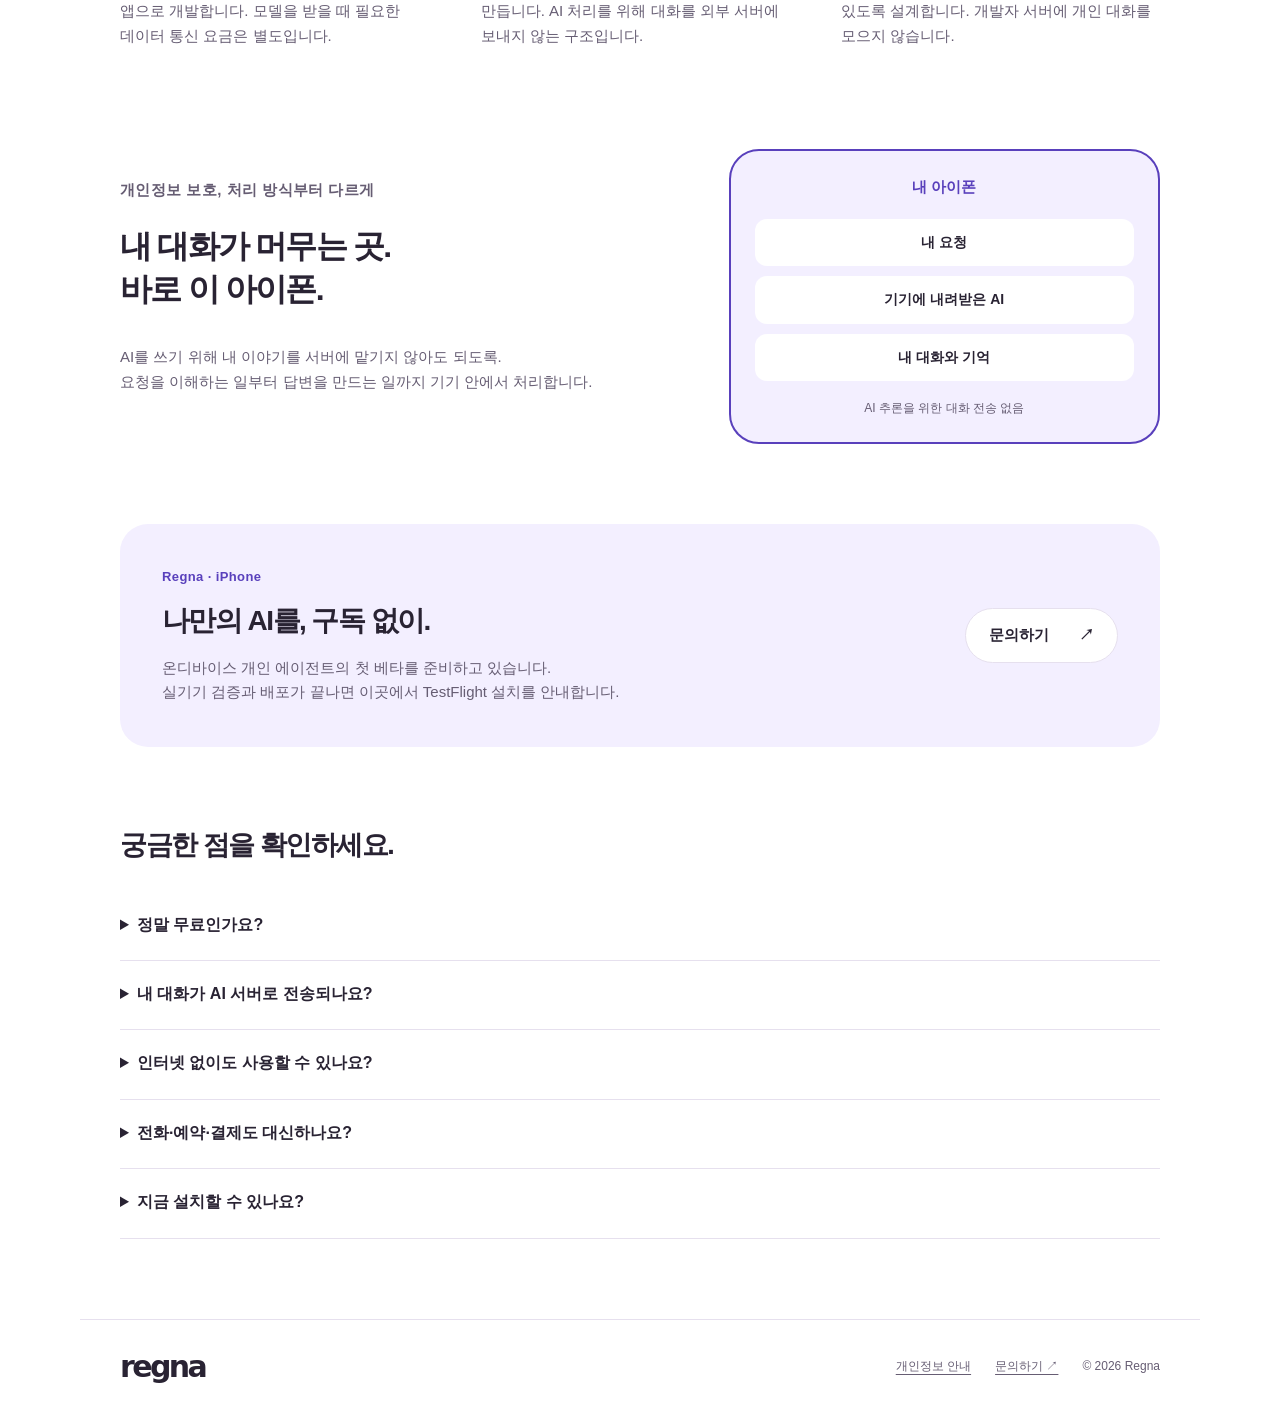
==== commit c33ffea1: "Refine agent positioning and local privacy copy" ====
--- a/index.html
+++ b/index.html
@@ -3,18 +3,18 @@
 <head>
 <meta charset="utf-8"><meta name="viewport" content="width=device-width, initial-scale=1">
 <title>Regna(레그나) — 구독 없는 온디바이스 AI 에이전트</title>
-<meta name="description" content="내 일을 돕는 AI. 내 정보는 내 기기에. 구독 없이 무료로, 내 아이폰에서 실행하는 나만의 AI 에이전트 Regna를 만들고 있습니다.">
+<meta name="description" content="답변하는 AI 말고, 직접 실행하는 나만의 AI 에이전트 구독 없이 무료로, 내 아이폰에서 실행하는 나만의 AI 에이전트 Regna를 만들고 있습니다.">
 <meta name="theme-color" content="#8f7cff">
-<meta property="og:title" content="Regna — 내 일을 돕는 AI. 내 정보는 내 기기에.">
+<meta property="og:title" content="Regna — 답변하는 AI 말고, 직접 실행하는 나만의 AI 에이전트">
 <meta property="og:description" content="구독 없이 무료로. AI 처리와 대화 저장은 내 아이폰 안에서. 온디바이스 개인 에이전트 Regna, 베타 준비 중.">
-<link rel="icon" href="favicon.svg" type="image/svg+xml"><link rel="stylesheet" href="style.css">
+<link rel="icon" href="favicon.svg" type="image/svg+xml"><link rel="stylesheet" href="style.css?v=20261025-agent">
 </head>
 <body>
 <a class="skip" href="#main">본문으로 이동</a>
 <header class="nav"><a class="wordmark" href="./" aria-label="Regna 홈">regna</a><a class="nav-link" href="#beta">베타 안내 <span aria-hidden="true">↗</span></a></header>
 <main id="main">
 <section class="hero" aria-labelledby="title">
-<div class="intro"><p class="eyebrow">온디바이스 나만의 AI 에이전트</p><h1 id="title">내 일을 돕는 AI.<br>내 정보는 내 기기에.</h1><p class="lead">정리부터 기억까지, 나를 위한 개인 AI.<br>구독 없이 무료로, 내 아이폰에서.</p><ul class="benefits" aria-label="Regna의 핵심"><li>구독료 0원</li><li>기기 내 AI 처리</li><li>로컬 데이터 보관</li></ul><a class="button" href="#beta">베타 출시 안내 <span aria-hidden="true">↗</span></a><p class="caption">iPhone 앱 개발 중 · 무료로 제공할 예정입니다</p></div>
+<div class="intro"><p class="eyebrow">온디바이스 나만의 AI 에이전트</p><h1 id="title">답변하는 AI 말고,<br>직접 실행하는<br>나만의 AI 에이전트</h1><p class="lead">대화와 기억은 내 iPhone에 저장돼요.<br>AI도 기기 안에서 실행돼요. 구독 없이, 무료로.</p><ul class="benefits" aria-label="Regna의 핵심"><li>구독료 0원</li><li>기기 내 AI 처리</li><li>로컬 데이터 보관</li></ul><a class="button" href="#beta">베타 출시 안내 <span aria-hidden="true">↗</span></a><p class="caption">iPhone 앱 개발 중 · 무료로 제공할 예정입니다</p></div>
 <div class="brand-art" aria-hidden="true"><img src="assets/brand-art.png" width="500" height="418" alt=""><p class="art-label">YOUR AI. ON YOUR DEVICE.</p></div>
 </section>
 <section class="use-cases" aria-labelledby="uses"><div><p class="eyebrow">일상의 요청을, 한곳에서</p><h2 id="uses">해야 할 일에<br>바로 집중하세요.</h2><p class="section-intro">긴 내용을 정리하고, 필요한 맥락을 기억하고,<br>다음에 무엇을 할지 함께 준비하는 AI를 만듭니다.</p></div><div class="requests"><article><h3>“이 내용에서 할 일만 정리해 줘.”</h3><p>흩어진 메모와 생각에서 중요한 내용을 추려내기.</p></article><article><h3>“내가 저장한 내용을 참고해 줘.”</h3><p>매번 같은 설명을 반복하지 않도록, 필요한 기억을 보관하기.</p></article><article><h3>“이번 주 계획을 같이 세워 줘.”</h3><p>막연한 목표를 실행할 수 있는 순서로 나누기.</p></article><p class="example-note">개발 방향을 설명하는 요청 예시입니다. 베타 지원 범위는 출시 시 안내합니다.</p></div></section>
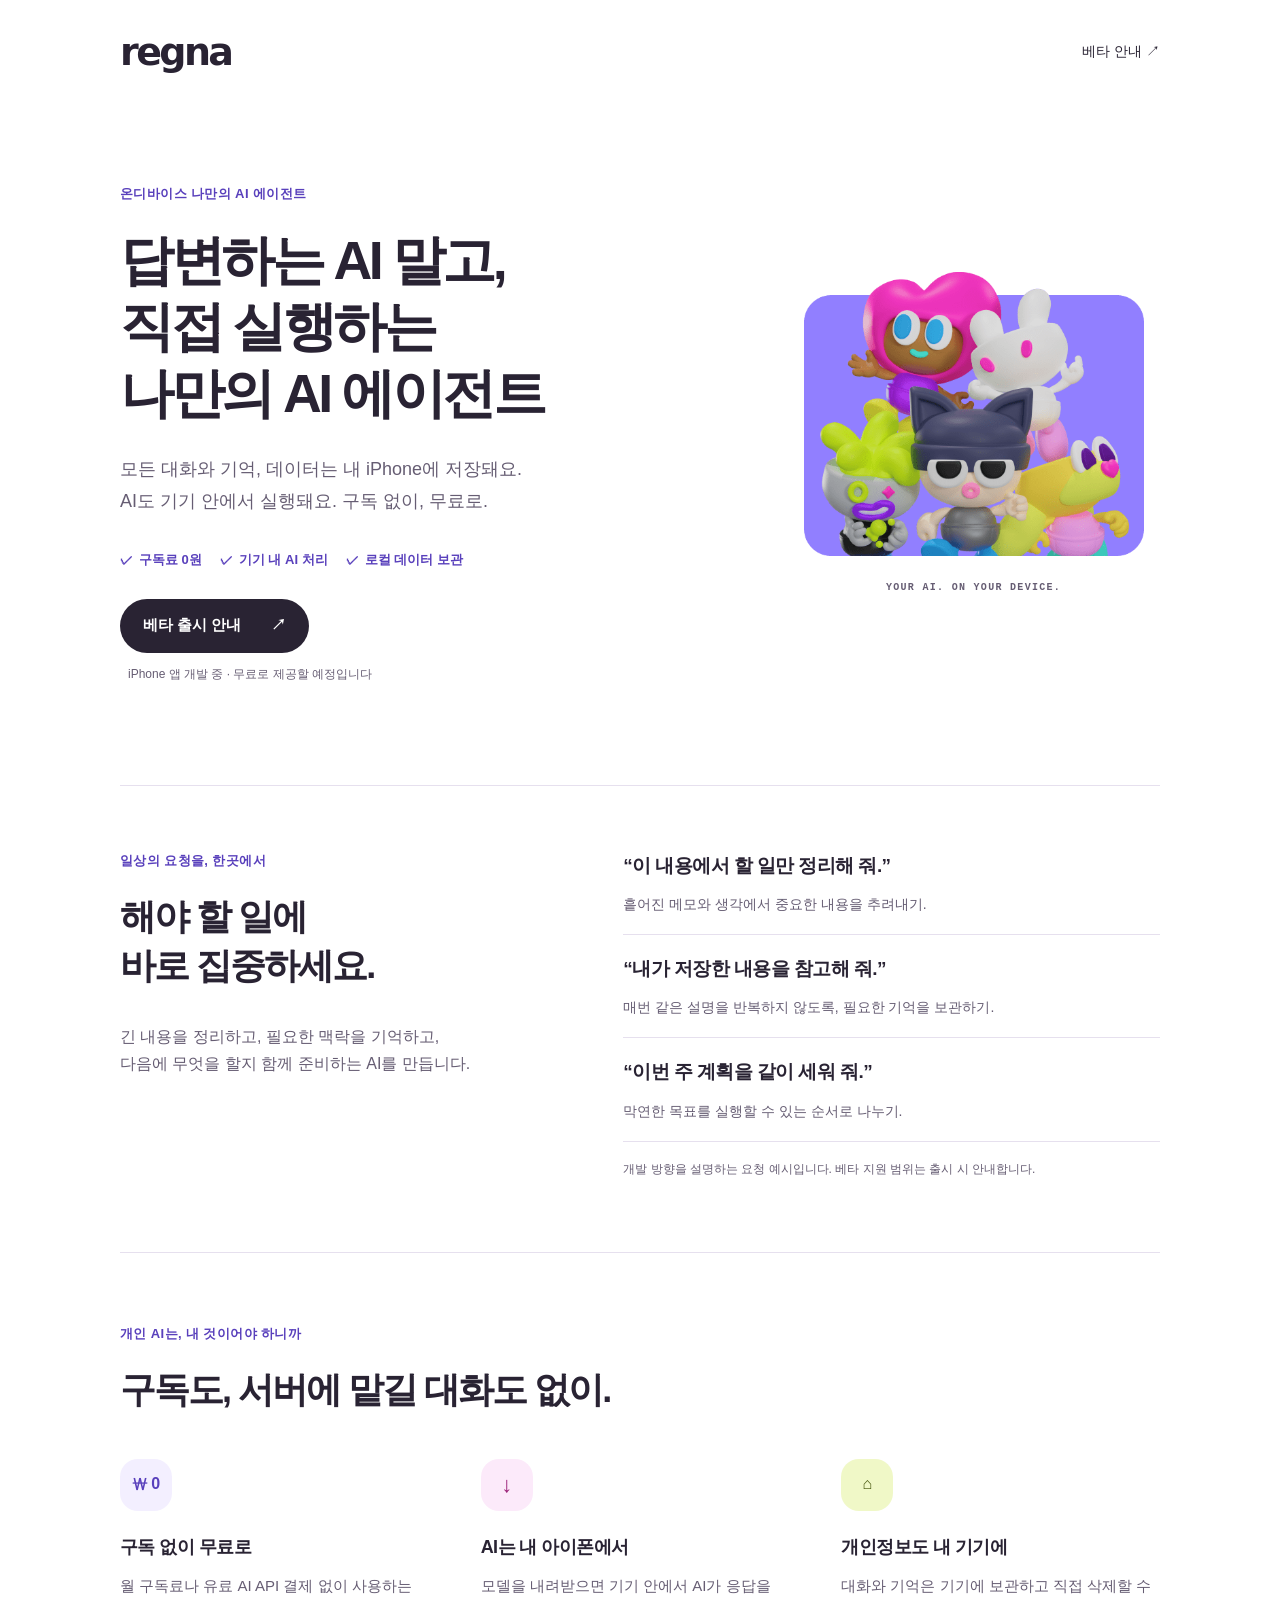
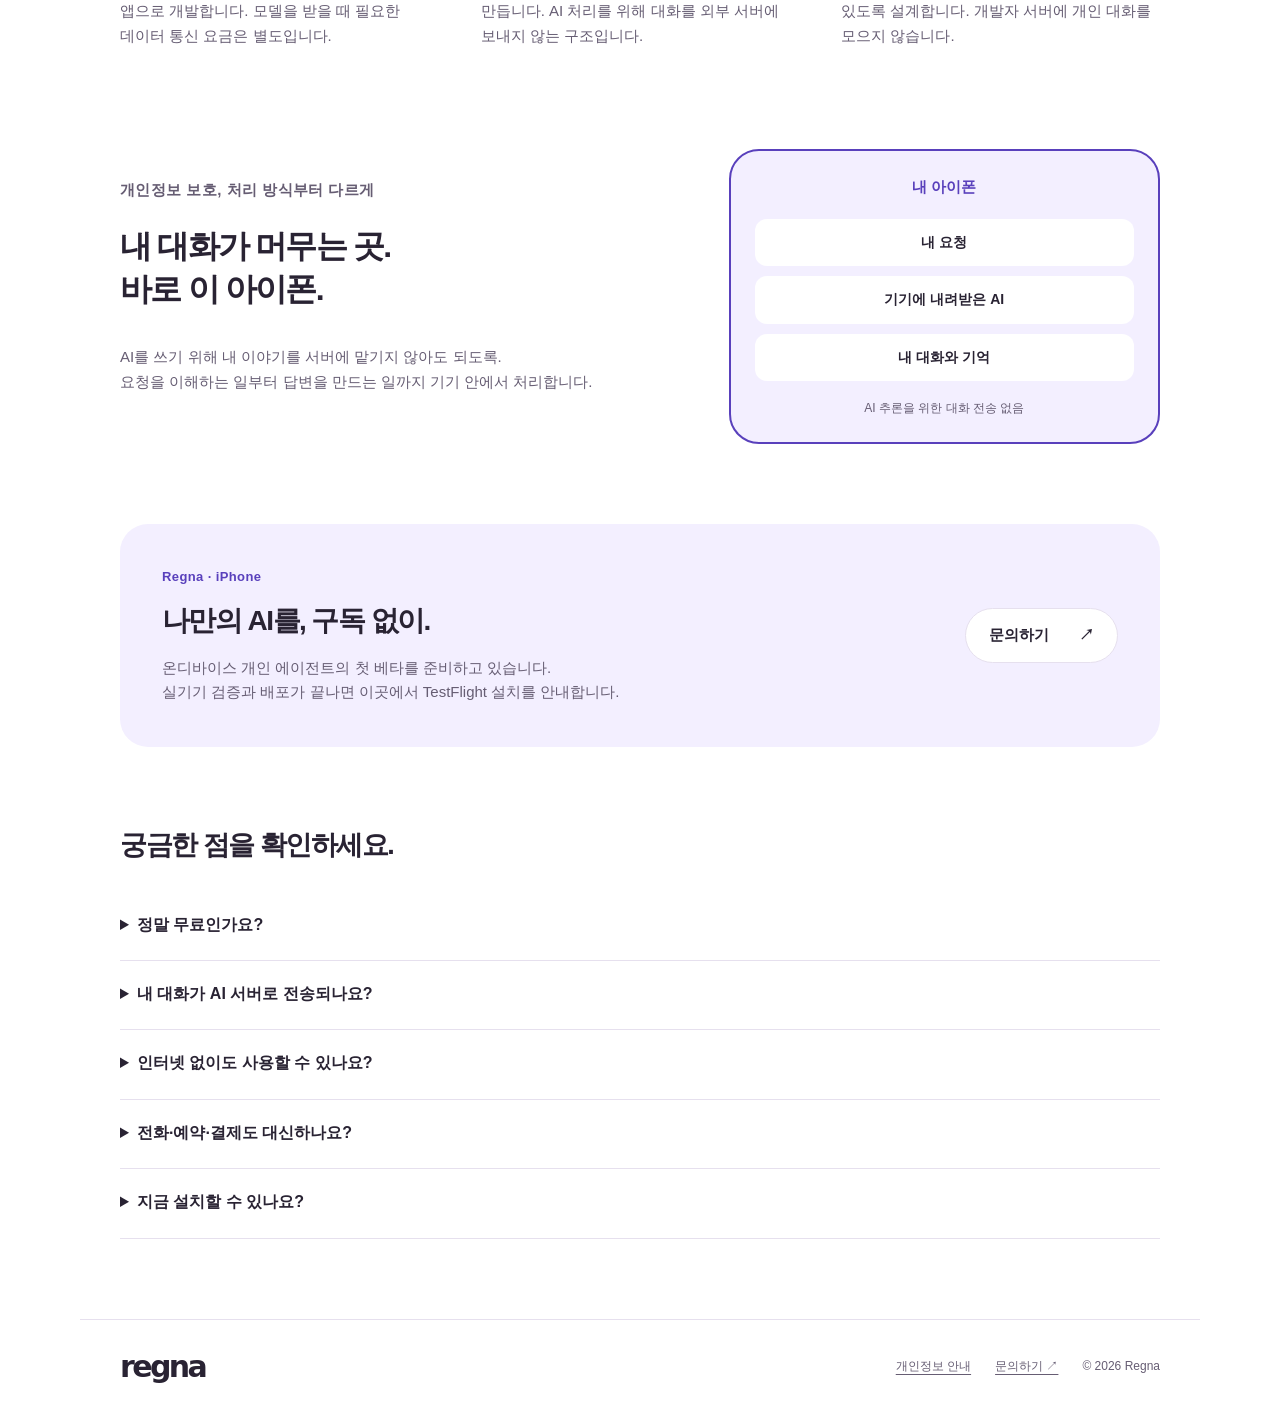
==== commit 821edddb: "Update local data storage wording" ====
--- a/index.html
+++ b/index.html
@@ -14,7 +14,7 @@
 <header class="nav"><a class="wordmark" href="./" aria-label="Regna 홈">regna</a><a class="nav-link" href="#beta">베타 안내 <span aria-hidden="true">↗</span></a></header>
 <main id="main">
 <section class="hero" aria-labelledby="title">
-<div class="intro"><p class="eyebrow">온디바이스 나만의 AI 에이전트</p><h1 id="title">답변하는 AI 말고,<br>직접 실행하는<br>나만의 AI 에이전트</h1><p class="lead">대화와 기억은 내 iPhone에 저장돼요.<br>AI도 기기 안에서 실행돼요. 구독 없이, 무료로.</p><ul class="benefits" aria-label="Regna의 핵심"><li>구독료 0원</li><li>기기 내 AI 처리</li><li>로컬 데이터 보관</li></ul><a class="button" href="#beta">베타 출시 안내 <span aria-hidden="true">↗</span></a><p class="caption">iPhone 앱 개발 중 · 무료로 제공할 예정입니다</p></div>
+<div class="intro"><p class="eyebrow">온디바이스 나만의 AI 에이전트</p><h1 id="title">답변하는 AI 말고,<br>직접 실행하는<br>나만의 AI 에이전트</h1><p class="lead">모든 대화와 기억, 데이터는 내 iPhone에 저장돼요.<br>AI도 기기 안에서 실행돼요. 구독 없이, 무료로.</p><ul class="benefits" aria-label="Regna의 핵심"><li>구독료 0원</li><li>기기 내 AI 처리</li><li>로컬 데이터 보관</li></ul><a class="button" href="#beta">베타 출시 안내 <span aria-hidden="true">↗</span></a><p class="caption">iPhone 앱 개발 중 · 무료로 제공할 예정입니다</p></div>
 <div class="brand-art" aria-hidden="true"><img src="assets/brand-art.png" width="500" height="418" alt=""><p class="art-label">YOUR AI. ON YOUR DEVICE.</p></div>
 </section>
 <section class="use-cases" aria-labelledby="uses"><div><p class="eyebrow">일상의 요청을, 한곳에서</p><h2 id="uses">해야 할 일에<br>바로 집중하세요.</h2><p class="section-intro">긴 내용을 정리하고, 필요한 맥락을 기억하고,<br>다음에 무엇을 할지 함께 준비하는 AI를 만듭니다.</p></div><div class="requests"><article><h3>“이 내용에서 할 일만 정리해 줘.”</h3><p>흩어진 메모와 생각에서 중요한 내용을 추려내기.</p></article><article><h3>“내가 저장한 내용을 참고해 줘.”</h3><p>매번 같은 설명을 반복하지 않도록, 필요한 기억을 보관하기.</p></article><article><h3>“이번 주 계획을 같이 세워 줘.”</h3><p>막연한 목표를 실행할 수 있는 순서로 나누기.</p></article><p class="example-note">개발 방향을 설명하는 요청 예시입니다. 베타 지원 범위는 출시 시 안내합니다.</p></div></section>
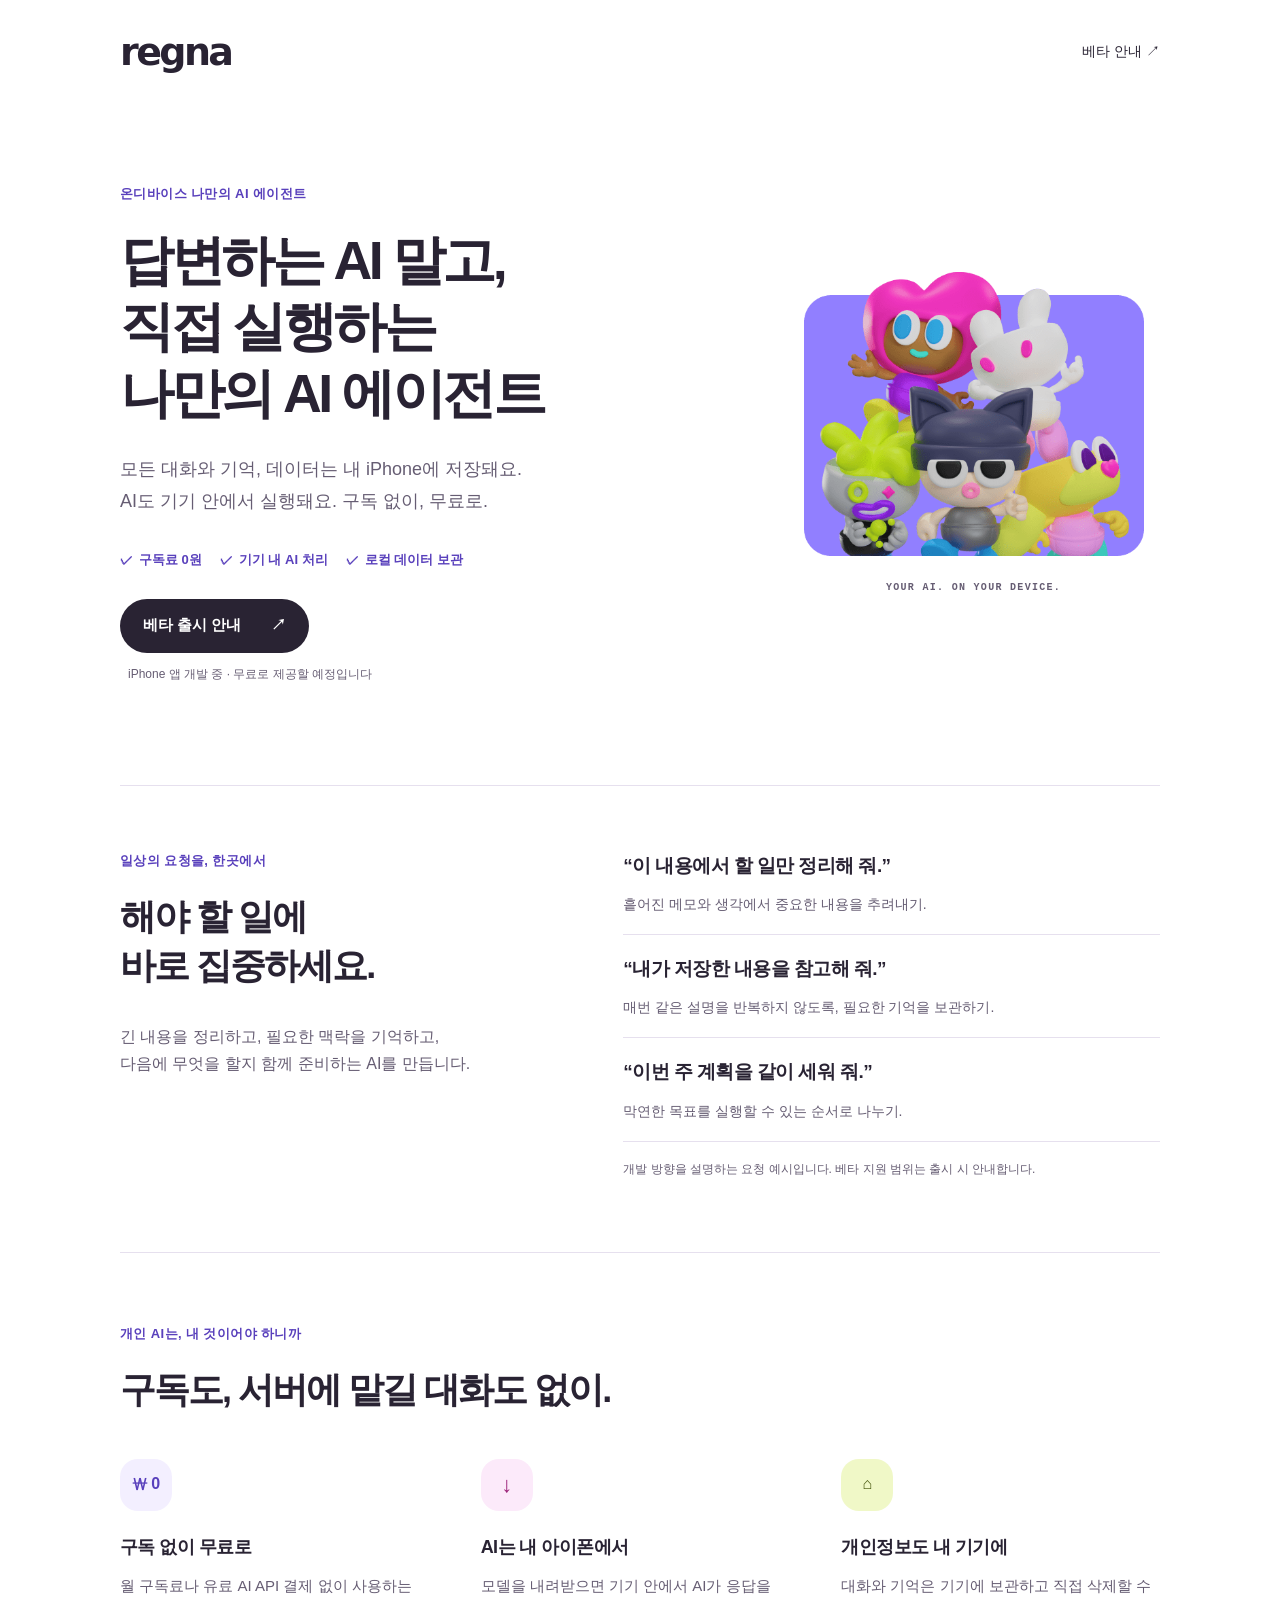
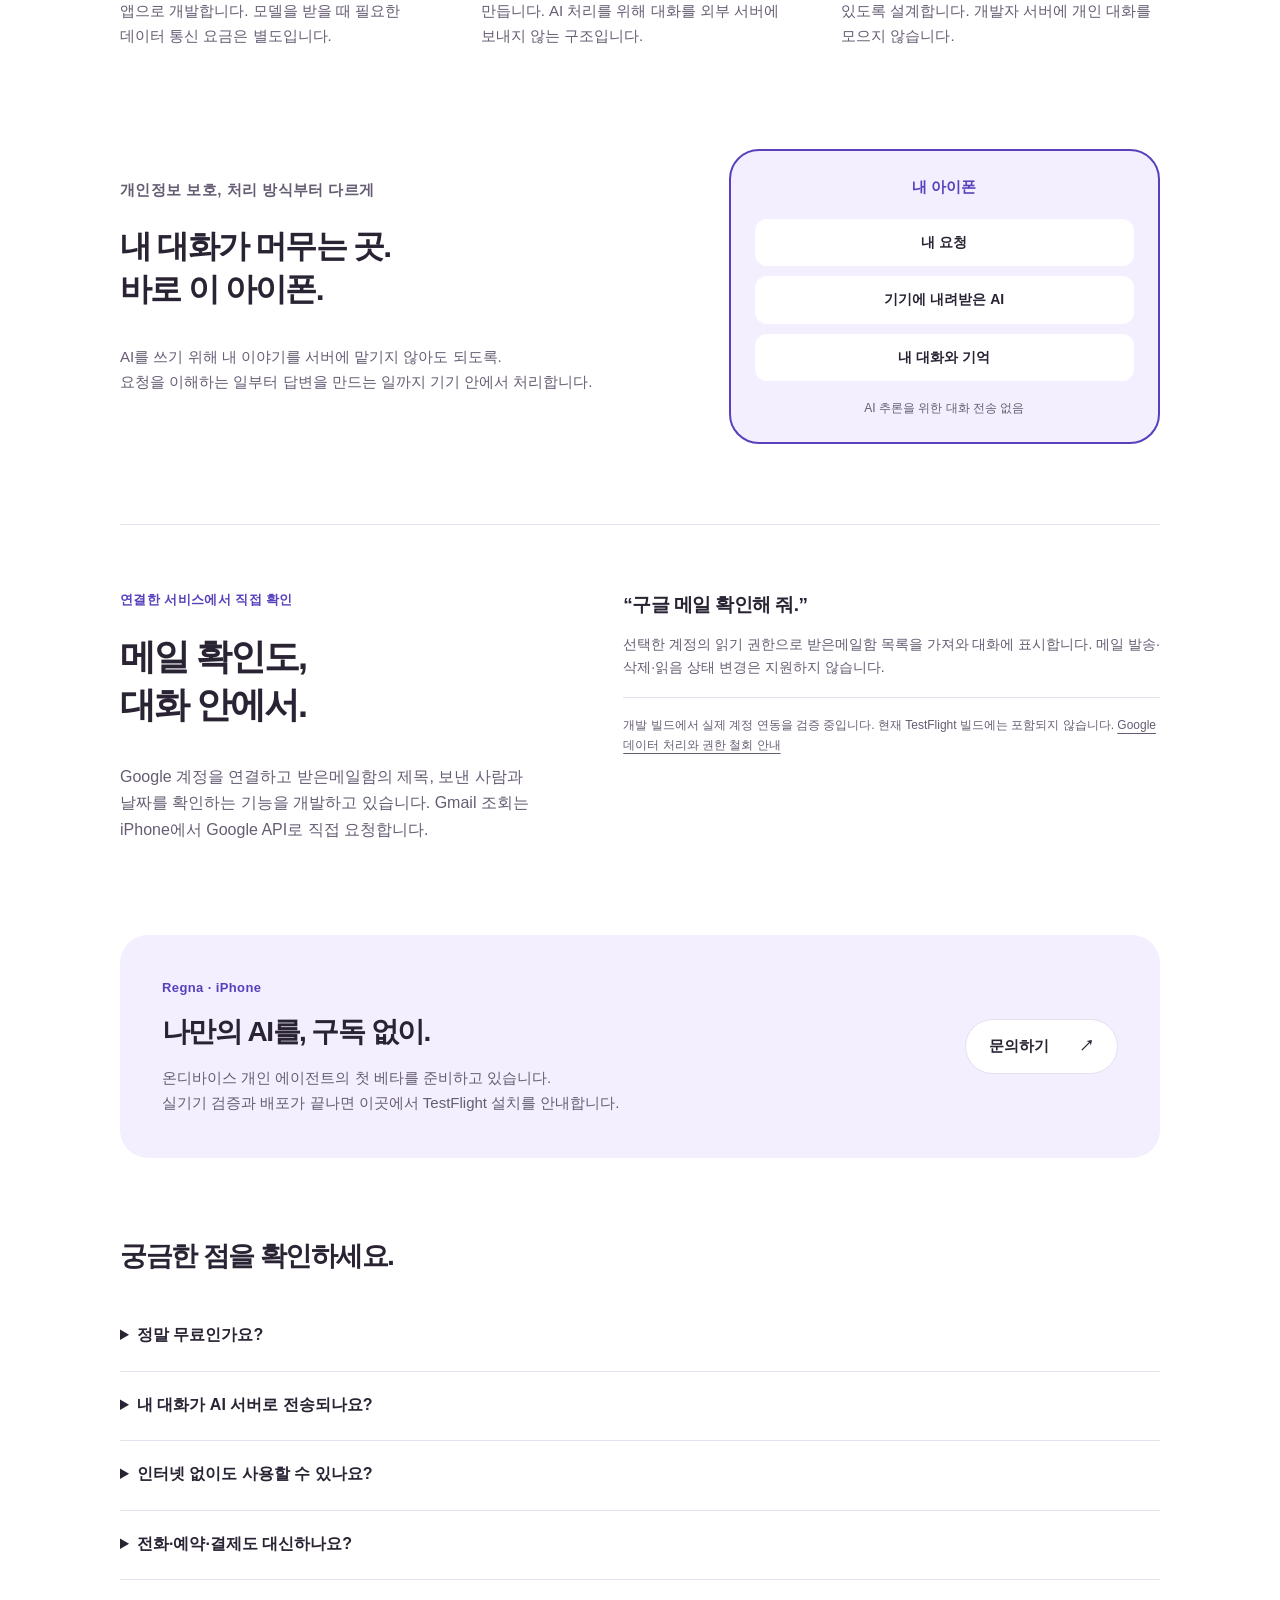
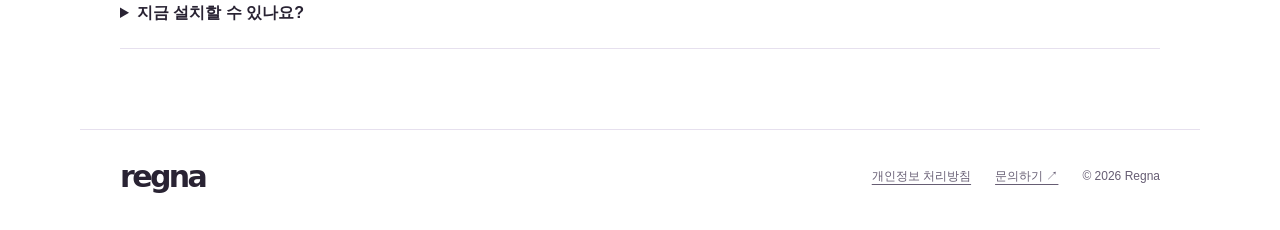
==== commit 96232bdf: "Document Google data handling and current Gmail beta scope" ====
--- a/index.html
+++ b/index.html
@@ -20,8 +20,9 @@
 <section class="use-cases" aria-labelledby="uses"><div><p class="eyebrow">일상의 요청을, 한곳에서</p><h2 id="uses">해야 할 일에<br>바로 집중하세요.</h2><p class="section-intro">긴 내용을 정리하고, 필요한 맥락을 기억하고,<br>다음에 무엇을 할지 함께 준비하는 AI를 만듭니다.</p></div><div class="requests"><article><h3>“이 내용에서 할 일만 정리해 줘.”</h3><p>흩어진 메모와 생각에서 중요한 내용을 추려내기.</p></article><article><h3>“내가 저장한 내용을 참고해 줘.”</h3><p>매번 같은 설명을 반복하지 않도록, 필요한 기억을 보관하기.</p></article><article><h3>“이번 주 계획을 같이 세워 줘.”</h3><p>막연한 목표를 실행할 수 있는 순서로 나누기.</p></article><p class="example-note">개발 방향을 설명하는 요청 예시입니다. 베타 지원 범위는 출시 시 안내합니다.</p></div></section>
 <section class="manifesto" aria-labelledby="concept"><p class="eyebrow">개인 AI는, 내 것이어야 하니까</p><h2 id="concept">구독도, 서버에 맡길 대화도 없이.</h2><div class="principles"><article><span class="symbol" aria-hidden="true">₩ 0</span><h3>구독 없이 무료로</h3><p>월 구독료나 유료 AI API 결제 없이 사용하는 앱으로 개발합니다. 모델을 받을 때 필요한 데이터 통신 요금은 별도입니다.</p></article><article><span class="symbol" aria-hidden="true">↓</span><h3>AI는 내 아이폰에서</h3><p>모델을 내려받으면 기기 안에서 AI가 응답을 만듭니다. AI 처리를 위해 대화를 외부 서버에 보내지 않는 구조입니다.</p></article><article><span class="symbol" aria-hidden="true">⌂</span><h3>개인정보도 내 기기에</h3><p>대화와 기억은 기기에 보관하고 직접 삭제할 수 있도록 설계합니다. 개발자 서버에 개인 대화를 모으지 않습니다.</p></article></div></section>
 <section class="privacy-story" aria-labelledby="privacy-title"><div><p class="eyebrow">개인정보 보호, 처리 방식부터 다르게</p><h2 id="privacy-title">내 대화가 머무는 곳.<br>바로 이 아이폰.</h2><p>AI를 쓰기 위해 내 이야기를 서버에 맡기지 않아도 되도록.<br>요청을 이해하는 일부터 답변을 만드는 일까지 기기 안에서 처리합니다.</p></div><div class="device-boundary" aria-label="기기 내 AI 처리 설계"><p class="device-label">내 아이폰</p><ol><li>내 요청</li><li>기기에 내려받은 AI</li><li>내 대화와 기억</li></ol><p>AI 추론을 위한 대화 전송 없음</p></div></section>
-<section id="beta" class="beta" aria-labelledby="beta-title"><div><p class="eyebrow">Regna · iPhone</p><h2 id="beta-title">나만의 AI를, 구독 없이.</h2><p>온디바이스 개인 에이전트의 첫 베타를 준비하고 있습니다.<br>실기기 검증과 배포가 끝나면 이곳에서 TestFlight 설치를 안내합니다.</p></div><a class="button secondary" href="mailto:amamov@kakao.com">문의하기 <span aria-hidden="true">↗</span></a></section>
+<section class="use-cases" aria-labelledby="gmail-title"><div><p class="eyebrow">연결한 서비스에서 직접 확인</p><h2 id="gmail-title">메일 확인도,<br>대화 안에서.</h2><p class="section-intro">Google 계정을 연결하고 받은메일함의 제목, 보낸 사람과 날짜를 확인하는 기능을 개발하고 있습니다. Gmail 조회는 iPhone에서 Google API로 직접 요청합니다.</p></div><div class="requests"><article><h3>“구글 메일 확인해 줘.”</h3><p>선택한 계정의 읽기 권한으로 받은메일함 목록을 가져와 대화에 표시합니다. 메일 발송·삭제·읽음 상태 변경은 지원하지 않습니다.</p></article><p class="example-note">개발 빌드에서 실제 계정 연동을 검증 중입니다. 현재 TestFlight 빌드에는 포함되지 않습니다. <a href="privacy.html">Google 데이터 처리와 권한 철회 안내</a></p></div></section>
+<section id="beta" class="beta" aria-labelledby="beta-title"><div><p class="eyebrow">Regna · iPhone</p><h2 id="beta-title">나만의 AI를, 구독 없이.</h2><p>온디바이스 개인 에이전트의 첫 베타를 준비하고 있습니다.<br>실기기 검증과 배포가 끝나면 이곳에서 TestFlight 설치를 안내합니다.</p></div><a class="button secondary" href="mailto:sang@hyperez.io">문의하기 <span aria-hidden="true">↗</span></a></section>
 <section class="faq" aria-labelledby="faq-title"><h2 id="faq-title">궁금한 점을 확인하세요.</h2><details><summary>정말 무료인가요?</summary><p>구독료와 유료 AI API 비용 없이 제공할 계획입니다. AI 모델은 기기에서 실행합니다. 모델 다운로드에는 인터넷과 저장 공간이 필요하고, 통신 요금은 사용하는 요금제를 따릅니다.</p></details><details><summary>내 대화가 AI 서버로 전송되나요?</summary><p>현재 구현은 내려받은 모델로 기기에서 답변을 생성하며, 외부 AI 서버로 대화를 보내는 대체 처리 경로를 두지 않았습니다. 대화와 기억은 로컬에 저장합니다. 출시 전 실기기 검증을 거쳐 데이터 처리 범위를 안내합니다.</p></details><details><summary>인터넷 없이도 사용할 수 있나요?</summary><p>모델을 내려받은 뒤에는 AI 대화를 기기에서 처리하도록 개발하고 있습니다. 모델 다운로드와 외부 웹사이트 접속에는 인터넷이 필요합니다. 온디바이스라는 말이 외부 서비스까지 모두 오프라인이라는 뜻은 아닙니다.</p></details><details><summary>전화·예약·결제도 대신하나요?</summary><p>현재 버전에는 구현되어 있지 않습니다. 첫 개발 버전은 로컬 대화와 대화·기억 보관함부터 시작합니다. 작업 실행 기능은 iOS에서 가능한 범위와 사용자 승인 방식을 검증한 뒤 안내합니다.</p></details><details><summary>지금 설치할 수 있나요?</summary><p>아직 개발 중입니다. 실기기 테스트와 TestFlight 배포가 완료되면 설치 링크와 지원 기기를 공개합니다.</p></details></section>
 </main>
-<footer><a class="wordmark" href="./">regna</a><div><a href="privacy.html">개인정보 안내</a><a href="mailto:amamov@kakao.com">문의하기 ↗</a><span>© 2026 Regna</span></div></footer>
+<footer><a class="wordmark" href="./">regna</a><div><a href="privacy.html">개인정보 처리방침</a><a href="mailto:sang@hyperez.io">문의하기 ↗</a><span>© 2026 Regna</span></div></footer>
 </body></html>
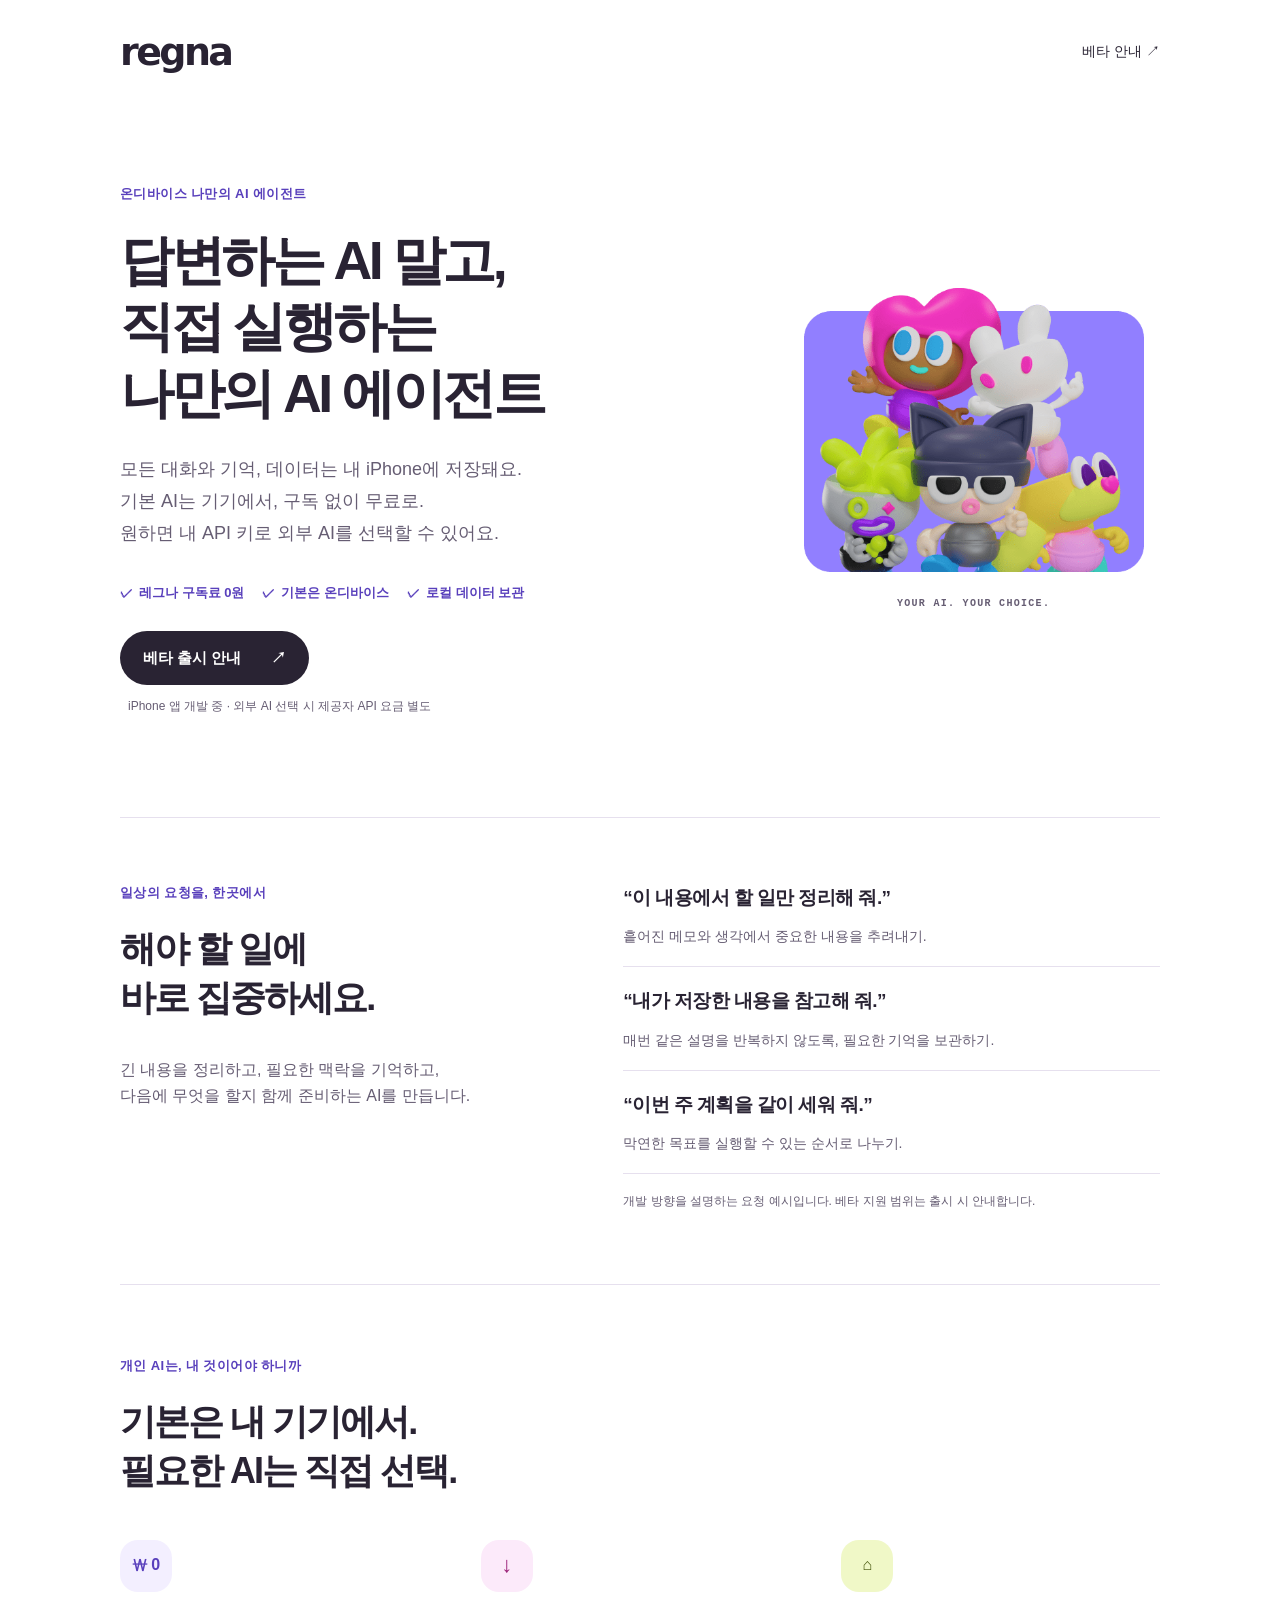
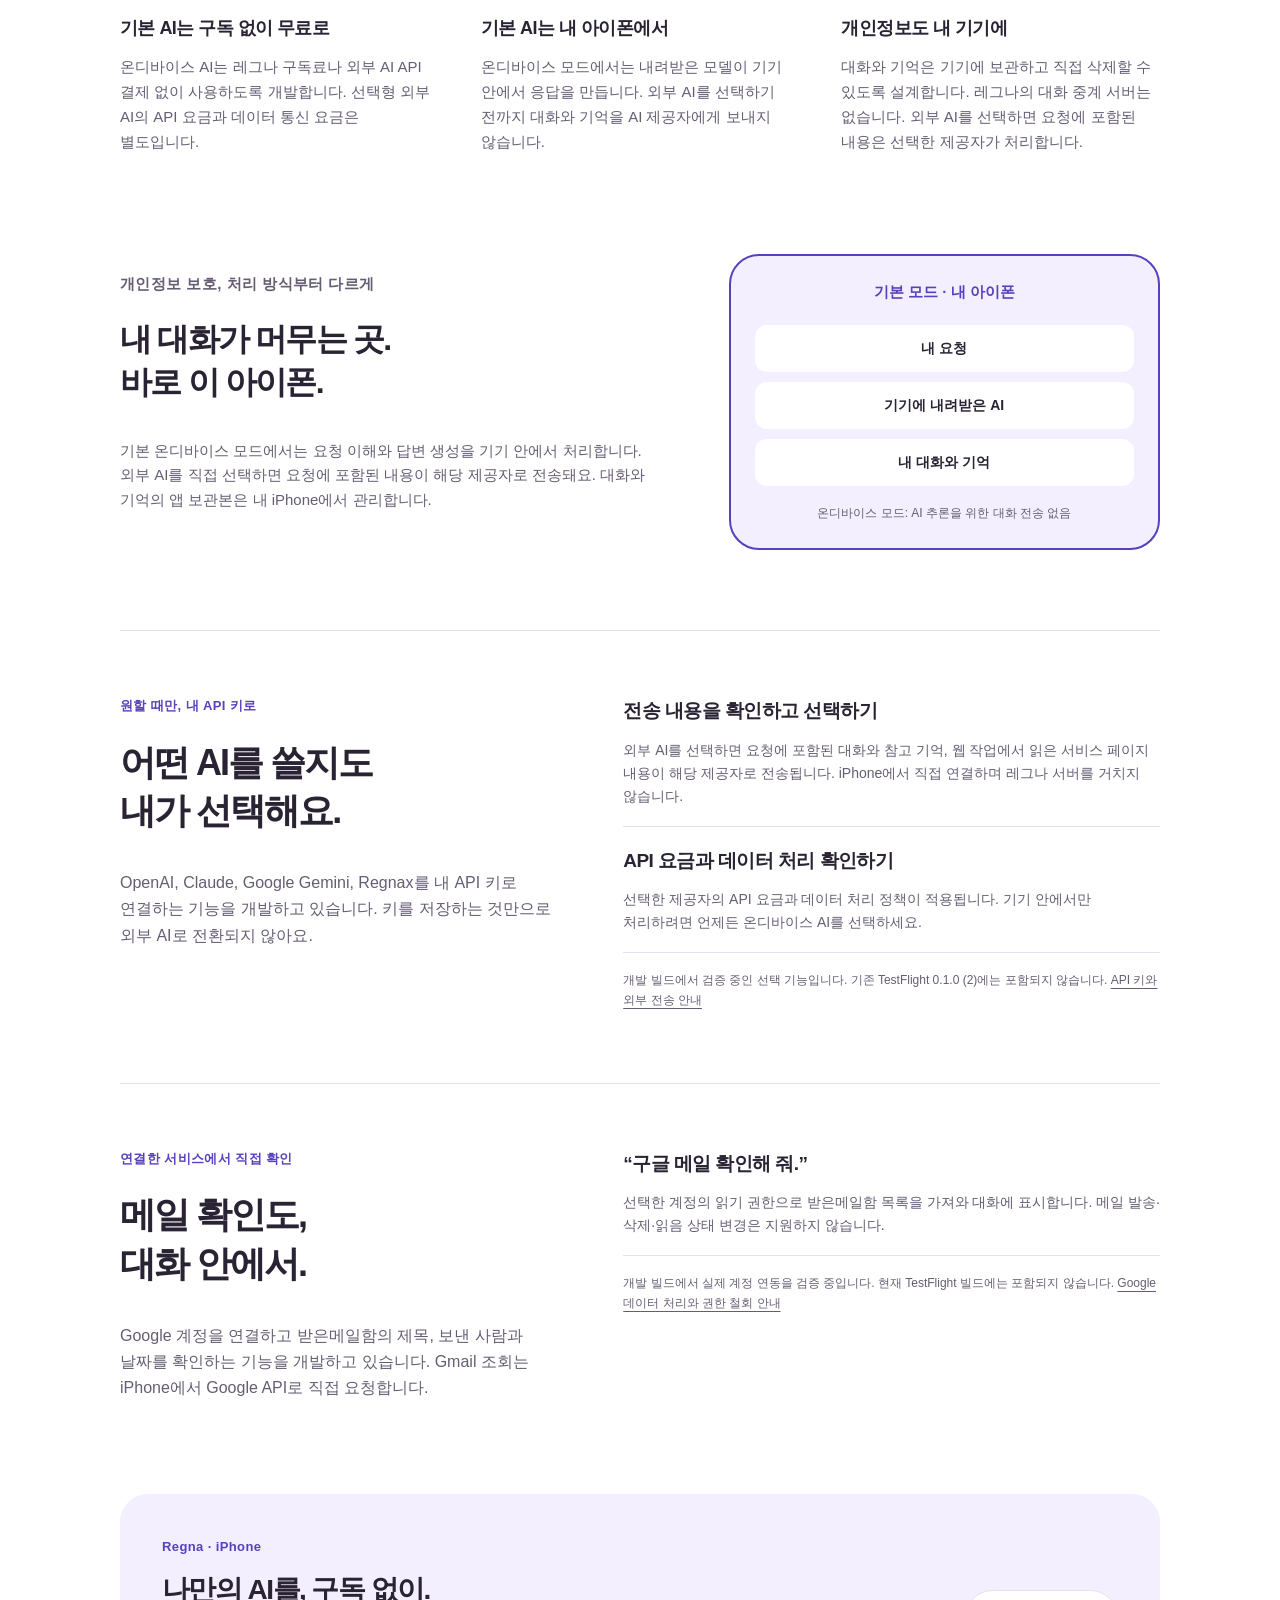
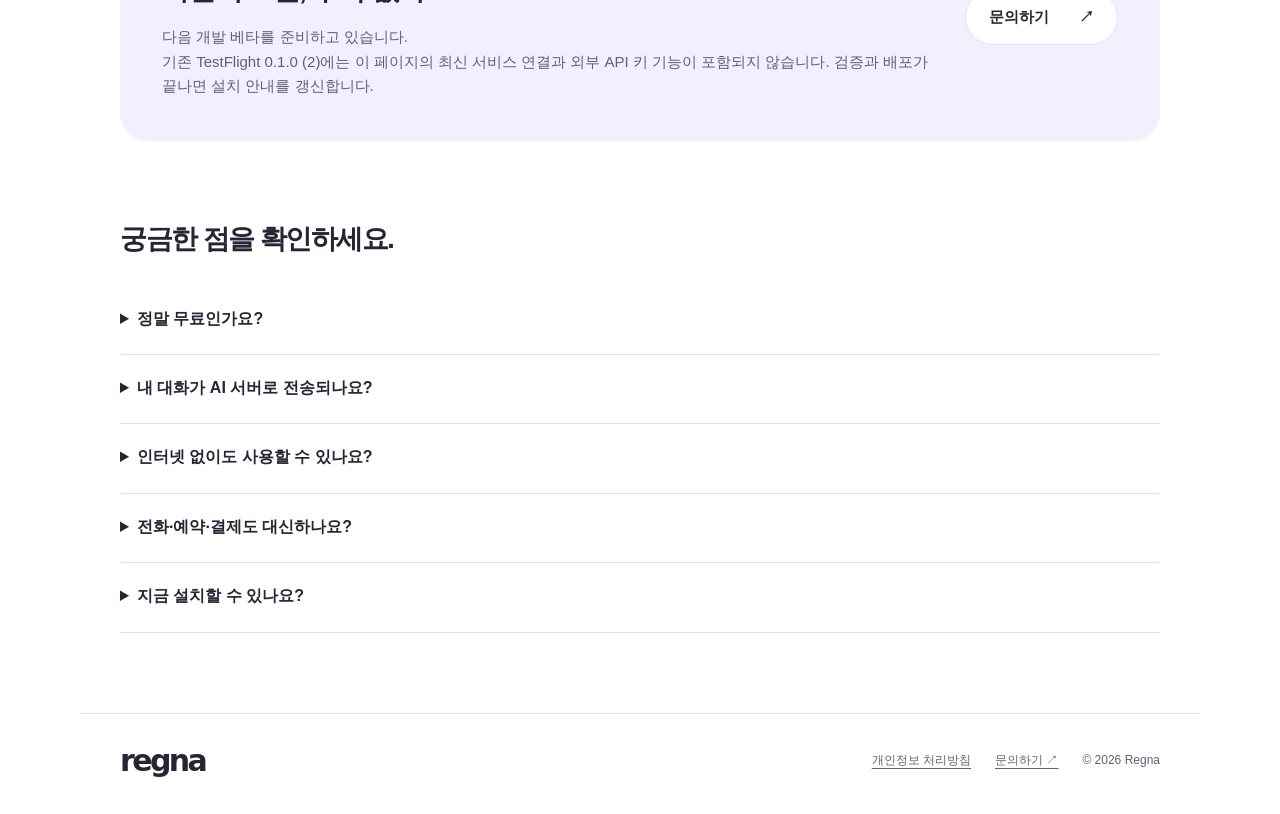
==== commit ac140f9a: "Clarify optional external AI processing and API-key privacy" ====
--- a/index.html
+++ b/index.html
@@ -1,12 +1,13 @@
 <!doctype html>
 <html lang="ko">
 <head>
+<meta name="google-site-verification" content="DfDZIuzea5Ksu04iuw2hWdfP1MFcW1FaV3lnLZE1ipQ" />
 <meta charset="utf-8"><meta name="viewport" content="width=device-width, initial-scale=1">
 <title>Regna(레그나) — 구독 없는 온디바이스 AI 에이전트</title>
-<meta name="description" content="답변하는 AI 말고, 직접 실행하는 나만의 AI 에이전트 구독 없이 무료로, 내 아이폰에서 실행하는 나만의 AI 에이전트 Regna를 만들고 있습니다.">
+<meta name="description" content="답변하는 AI 말고, 직접 실행하는 나만의 AI 에이전트. 기본은 무료 온디바이스 AI, 원할 때는 내 API 키로 외부 AI를 선택하는 Regna를 개발하고 있습니다. 외부 API 요금은 별도입니다.">
 <meta name="theme-color" content="#8f7cff">
 <meta property="og:title" content="Regna — 답변하는 AI 말고, 직접 실행하는 나만의 AI 에이전트">
-<meta property="og:description" content="구독 없이 무료로. AI 처리와 대화 저장은 내 아이폰 안에서. 온디바이스 개인 에이전트 Regna, 베타 준비 중.">
+<meta property="og:description" content="기본은 내 iPhone의 AI, 대화와 기억은 로컬에 보관. 내 API 키로 외부 AI를 선택할 수도 있어요. 외부 전송과 API 요금은 선택 시 안내합니다. 개발 베타.">
 <link rel="icon" href="favicon.svg" type="image/svg+xml"><link rel="stylesheet" href="style.css?v=20261025-agent">
 </head>
 <body>
@@ -14,15 +15,16 @@
 <header class="nav"><a class="wordmark" href="./" aria-label="Regna 홈">regna</a><a class="nav-link" href="#beta">베타 안내 <span aria-hidden="true">↗</span></a></header>
 <main id="main">
 <section class="hero" aria-labelledby="title">
-<div class="intro"><p class="eyebrow">온디바이스 나만의 AI 에이전트</p><h1 id="title">답변하는 AI 말고,<br>직접 실행하는<br>나만의 AI 에이전트</h1><p class="lead">모든 대화와 기억, 데이터는 내 iPhone에 저장돼요.<br>AI도 기기 안에서 실행돼요. 구독 없이, 무료로.</p><ul class="benefits" aria-label="Regna의 핵심"><li>구독료 0원</li><li>기기 내 AI 처리</li><li>로컬 데이터 보관</li></ul><a class="button" href="#beta">베타 출시 안내 <span aria-hidden="true">↗</span></a><p class="caption">iPhone 앱 개발 중 · 무료로 제공할 예정입니다</p></div>
-<div class="brand-art" aria-hidden="true"><img src="assets/brand-art.png" width="500" height="418" alt=""><p class="art-label">YOUR AI. ON YOUR DEVICE.</p></div>
+<div class="intro"><p class="eyebrow">온디바이스 나만의 AI 에이전트</p><h1 id="title">답변하는 AI 말고,<br>직접 실행하는<br>나만의 AI 에이전트</h1><p class="lead">모든 대화와 기억, 데이터는 내 iPhone에 저장돼요.<br>기본 AI는 기기에서, 구독 없이 무료로.<br>원하면 내 API 키로 외부 AI를 선택할 수 있어요.</p><ul class="benefits" aria-label="Regna의 핵심"><li>레그나 구독료 0원</li><li>기본은 온디바이스</li><li>로컬 데이터 보관</li></ul><a class="button" href="#beta">베타 출시 안내 <span aria-hidden="true">↗</span></a><p class="caption">iPhone 앱 개발 중 · 외부 AI 선택 시 제공자 API 요금 별도</p></div>
+<div class="brand-art" aria-hidden="true"><img src="assets/brand-art.png" width="500" height="418" alt=""><p class="art-label">YOUR AI. YOUR CHOICE.</p></div>
 </section>
 <section class="use-cases" aria-labelledby="uses"><div><p class="eyebrow">일상의 요청을, 한곳에서</p><h2 id="uses">해야 할 일에<br>바로 집중하세요.</h2><p class="section-intro">긴 내용을 정리하고, 필요한 맥락을 기억하고,<br>다음에 무엇을 할지 함께 준비하는 AI를 만듭니다.</p></div><div class="requests"><article><h3>“이 내용에서 할 일만 정리해 줘.”</h3><p>흩어진 메모와 생각에서 중요한 내용을 추려내기.</p></article><article><h3>“내가 저장한 내용을 참고해 줘.”</h3><p>매번 같은 설명을 반복하지 않도록, 필요한 기억을 보관하기.</p></article><article><h3>“이번 주 계획을 같이 세워 줘.”</h3><p>막연한 목표를 실행할 수 있는 순서로 나누기.</p></article><p class="example-note">개발 방향을 설명하는 요청 예시입니다. 베타 지원 범위는 출시 시 안내합니다.</p></div></section>
-<section class="manifesto" aria-labelledby="concept"><p class="eyebrow">개인 AI는, 내 것이어야 하니까</p><h2 id="concept">구독도, 서버에 맡길 대화도 없이.</h2><div class="principles"><article><span class="symbol" aria-hidden="true">₩ 0</span><h3>구독 없이 무료로</h3><p>월 구독료나 유료 AI API 결제 없이 사용하는 앱으로 개발합니다. 모델을 받을 때 필요한 데이터 통신 요금은 별도입니다.</p></article><article><span class="symbol" aria-hidden="true">↓</span><h3>AI는 내 아이폰에서</h3><p>모델을 내려받으면 기기 안에서 AI가 응답을 만듭니다. AI 처리를 위해 대화를 외부 서버에 보내지 않는 구조입니다.</p></article><article><span class="symbol" aria-hidden="true">⌂</span><h3>개인정보도 내 기기에</h3><p>대화와 기억은 기기에 보관하고 직접 삭제할 수 있도록 설계합니다. 개발자 서버에 개인 대화를 모으지 않습니다.</p></article></div></section>
-<section class="privacy-story" aria-labelledby="privacy-title"><div><p class="eyebrow">개인정보 보호, 처리 방식부터 다르게</p><h2 id="privacy-title">내 대화가 머무는 곳.<br>바로 이 아이폰.</h2><p>AI를 쓰기 위해 내 이야기를 서버에 맡기지 않아도 되도록.<br>요청을 이해하는 일부터 답변을 만드는 일까지 기기 안에서 처리합니다.</p></div><div class="device-boundary" aria-label="기기 내 AI 처리 설계"><p class="device-label">내 아이폰</p><ol><li>내 요청</li><li>기기에 내려받은 AI</li><li>내 대화와 기억</li></ol><p>AI 추론을 위한 대화 전송 없음</p></div></section>
+<section class="manifesto" aria-labelledby="concept"><p class="eyebrow">개인 AI는, 내 것이어야 하니까</p><h2 id="concept">기본은 내 기기에서.<br>필요한 AI는 직접 선택.</h2><div class="principles"><article><span class="symbol" aria-hidden="true">₩ 0</span><h3>기본 AI는 구독 없이 무료로</h3><p>온디바이스 AI는 레그나 구독료나 외부 AI API 결제 없이 사용하도록 개발합니다. 선택형 외부 AI의 API 요금과 데이터 통신 요금은 별도입니다.</p></article><article><span class="symbol" aria-hidden="true">↓</span><h3>기본 AI는 내 아이폰에서</h3><p>온디바이스 모드에서는 내려받은 모델이 기기 안에서 응답을 만듭니다. 외부 AI를 선택하기 전까지 대화와 기억을 AI 제공자에게 보내지 않습니다.</p></article><article><span class="symbol" aria-hidden="true">⌂</span><h3>개인정보도 내 기기에</h3><p>대화와 기억은 기기에 보관하고 직접 삭제할 수 있도록 설계합니다. 레그나의 대화 중계 서버는 없습니다. 외부 AI를 선택하면 요청에 포함된 내용은 선택한 제공자가 처리합니다.</p></article></div></section>
+<section class="privacy-story" aria-labelledby="privacy-title"><div><p class="eyebrow">개인정보 보호, 처리 방식부터 다르게</p><h2 id="privacy-title">내 대화가 머무는 곳.<br>바로 이 아이폰.</h2><p>기본 온디바이스 모드에서는 요청 이해와 답변 생성을 기기 안에서 처리합니다.<br>외부 AI를 직접 선택하면 요청에 포함된 내용이 해당 제공자로 전송돼요. 대화와 기억의 앱 보관본은 내 iPhone에서 관리합니다.</p></div><div class="device-boundary" aria-label="기본 온디바이스 모드의 처리 방식"><p class="device-label">기본 모드 · 내 아이폰</p><ol><li>내 요청</li><li>기기에 내려받은 AI</li><li>내 대화와 기억</li></ol><p>온디바이스 모드: AI 추론을 위한 대화 전송 없음</p></div></section>
+<section class="use-cases" aria-labelledby="providers-title"><div><p class="eyebrow">원할 때만, 내 API 키로</p><h2 id="providers-title">어떤 AI를 쓸지도<br>내가 선택해요.</h2><p class="section-intro">OpenAI, Claude, Google Gemini, Regnax를 내 API 키로 연결하는 기능을 개발하고 있습니다. 키를 저장하는 것만으로 외부 AI로 전환되지 않아요.</p></div><div class="requests"><article><h3>전송 내용을 확인하고 선택하기</h3><p>외부 AI를 선택하면 요청에 포함된 대화와 참고 기억, 웹 작업에서 읽은 서비스 페이지 내용이 해당 제공자로 전송됩니다. iPhone에서 직접 연결하며 레그나 서버를 거치지 않습니다.</p></article><article><h3>API 요금과 데이터 처리 확인하기</h3><p>선택한 제공자의 API 요금과 데이터 처리 정책이 적용됩니다. 기기 안에서만 처리하려면 언제든 온디바이스 AI를 선택하세요.</p></article><p class="example-note">개발 빌드에서 검증 중인 선택 기능입니다. 기존 TestFlight 0.1.0 (2)에는 포함되지 않습니다. <a href="privacy.html">API 키와 외부 전송 안내</a></p></div></section>
 <section class="use-cases" aria-labelledby="gmail-title"><div><p class="eyebrow">연결한 서비스에서 직접 확인</p><h2 id="gmail-title">메일 확인도,<br>대화 안에서.</h2><p class="section-intro">Google 계정을 연결하고 받은메일함의 제목, 보낸 사람과 날짜를 확인하는 기능을 개발하고 있습니다. Gmail 조회는 iPhone에서 Google API로 직접 요청합니다.</p></div><div class="requests"><article><h3>“구글 메일 확인해 줘.”</h3><p>선택한 계정의 읽기 권한으로 받은메일함 목록을 가져와 대화에 표시합니다. 메일 발송·삭제·읽음 상태 변경은 지원하지 않습니다.</p></article><p class="example-note">개발 빌드에서 실제 계정 연동을 검증 중입니다. 현재 TestFlight 빌드에는 포함되지 않습니다. <a href="privacy.html">Google 데이터 처리와 권한 철회 안내</a></p></div></section>
-<section id="beta" class="beta" aria-labelledby="beta-title"><div><p class="eyebrow">Regna · iPhone</p><h2 id="beta-title">나만의 AI를, 구독 없이.</h2><p>온디바이스 개인 에이전트의 첫 베타를 준비하고 있습니다.<br>실기기 검증과 배포가 끝나면 이곳에서 TestFlight 설치를 안내합니다.</p></div><a class="button secondary" href="mailto:sang@hyperez.io">문의하기 <span aria-hidden="true">↗</span></a></section>
-<section class="faq" aria-labelledby="faq-title"><h2 id="faq-title">궁금한 점을 확인하세요.</h2><details><summary>정말 무료인가요?</summary><p>구독료와 유료 AI API 비용 없이 제공할 계획입니다. AI 모델은 기기에서 실행합니다. 모델 다운로드에는 인터넷과 저장 공간이 필요하고, 통신 요금은 사용하는 요금제를 따릅니다.</p></details><details><summary>내 대화가 AI 서버로 전송되나요?</summary><p>현재 구현은 내려받은 모델로 기기에서 답변을 생성하며, 외부 AI 서버로 대화를 보내는 대체 처리 경로를 두지 않았습니다. 대화와 기억은 로컬에 저장합니다. 출시 전 실기기 검증을 거쳐 데이터 처리 범위를 안내합니다.</p></details><details><summary>인터넷 없이도 사용할 수 있나요?</summary><p>모델을 내려받은 뒤에는 AI 대화를 기기에서 처리하도록 개발하고 있습니다. 모델 다운로드와 외부 웹사이트 접속에는 인터넷이 필요합니다. 온디바이스라는 말이 외부 서비스까지 모두 오프라인이라는 뜻은 아닙니다.</p></details><details><summary>전화·예약·결제도 대신하나요?</summary><p>현재 버전에는 구현되어 있지 않습니다. 첫 개발 버전은 로컬 대화와 대화·기억 보관함부터 시작합니다. 작업 실행 기능은 iOS에서 가능한 범위와 사용자 승인 방식을 검증한 뒤 안내합니다.</p></details><details><summary>지금 설치할 수 있나요?</summary><p>아직 개발 중입니다. 실기기 테스트와 TestFlight 배포가 완료되면 설치 링크와 지원 기기를 공개합니다.</p></details></section>
+<section id="beta" class="beta" aria-labelledby="beta-title"><div><p class="eyebrow">Regna · iPhone</p><h2 id="beta-title">나만의 AI를, 구독 없이.</h2><p>다음 개발 베타를 준비하고 있습니다.<br>기존 TestFlight 0.1.0 (2)에는 이 페이지의 최신 서비스 연결과 외부 API 키 기능이 포함되지 않습니다. 검증과 배포가 끝나면 설치 안내를 갱신합니다.</p></div><a class="button secondary" href="mailto:sang@hyperez.io">문의하기 <span aria-hidden="true">↗</span></a></section>
+<section class="faq" aria-labelledby="faq-title"><h2 id="faq-title">궁금한 점을 확인하세요.</h2><details><summary>정말 무료인가요?</summary><p>기본 온디바이스 AI는 레그나 구독료와 외부 AI API 결제 없이 사용하도록 개발합니다. 내 API 키로 OpenAI·Claude·Google Gemini·Regnax를 선택하면 제공자의 API 요금이 별도로 발생할 수 있습니다. 모델 다운로드에는 인터넷과 저장 공간이 필요하며 통신 요금도 별도입니다.</p></details><details><summary>내 대화가 AI 서버로 전송되나요?</summary><p>기본 온디바이스 모드에서는 보내지 않습니다. 외부 AI를 직접 선택하고 전송에 동의하면 요청에 포함된 대화·참고 기억과 웹 작업의 서비스 페이지 내용이 선택한 제공자로 직접 전송됩니다. 레그나 서버를 거치지 않으며, 제공자의 데이터 처리 정책이 적용됩니다.</p></details><details><summary>인터넷 없이도 사용할 수 있나요?</summary><p>모델을 내려받은 뒤에는 AI 대화를 기기에서 처리하도록 개발하고 있습니다. 모델 다운로드, 서비스 연결·조회, 외부 웹사이트와 선택형 외부 AI 사용에는 인터넷이 필요합니다. 온디바이스라는 말이 외부 서비스까지 모두 오프라인이라는 뜻은 아닙니다.</p></details><details><summary>전화·예약·결제도 대신하나요?</summary><p>현재 버전에는 구현되어 있지 않습니다. 첫 개발 버전은 로컬 대화와 대화·기억 보관함부터 시작합니다. 작업 실행 기능은 iOS에서 가능한 범위와 사용자 승인 방식을 검증한 뒤 안내합니다.</p></details><details><summary>지금 설치할 수 있나요?</summary><p>개발 중이며 기존 TestFlight 0.1.0 (2)와 최신 개발 기능의 범위가 다릅니다. 외부 API 키 기능은 아직 기존 TestFlight에 포함되지 않았습니다. 새 빌드의 실기기 검증과 배포가 끝나면 설치 링크와 지원 범위를 안내합니다.</p></details></section>
 </main>
 <footer><a class="wordmark" href="./">regna</a><div><a href="privacy.html">개인정보 처리방침</a><a href="mailto:sang@hyperez.io">문의하기 ↗</a><span>© 2026 Regna</span></div></footer>
 </body></html>
